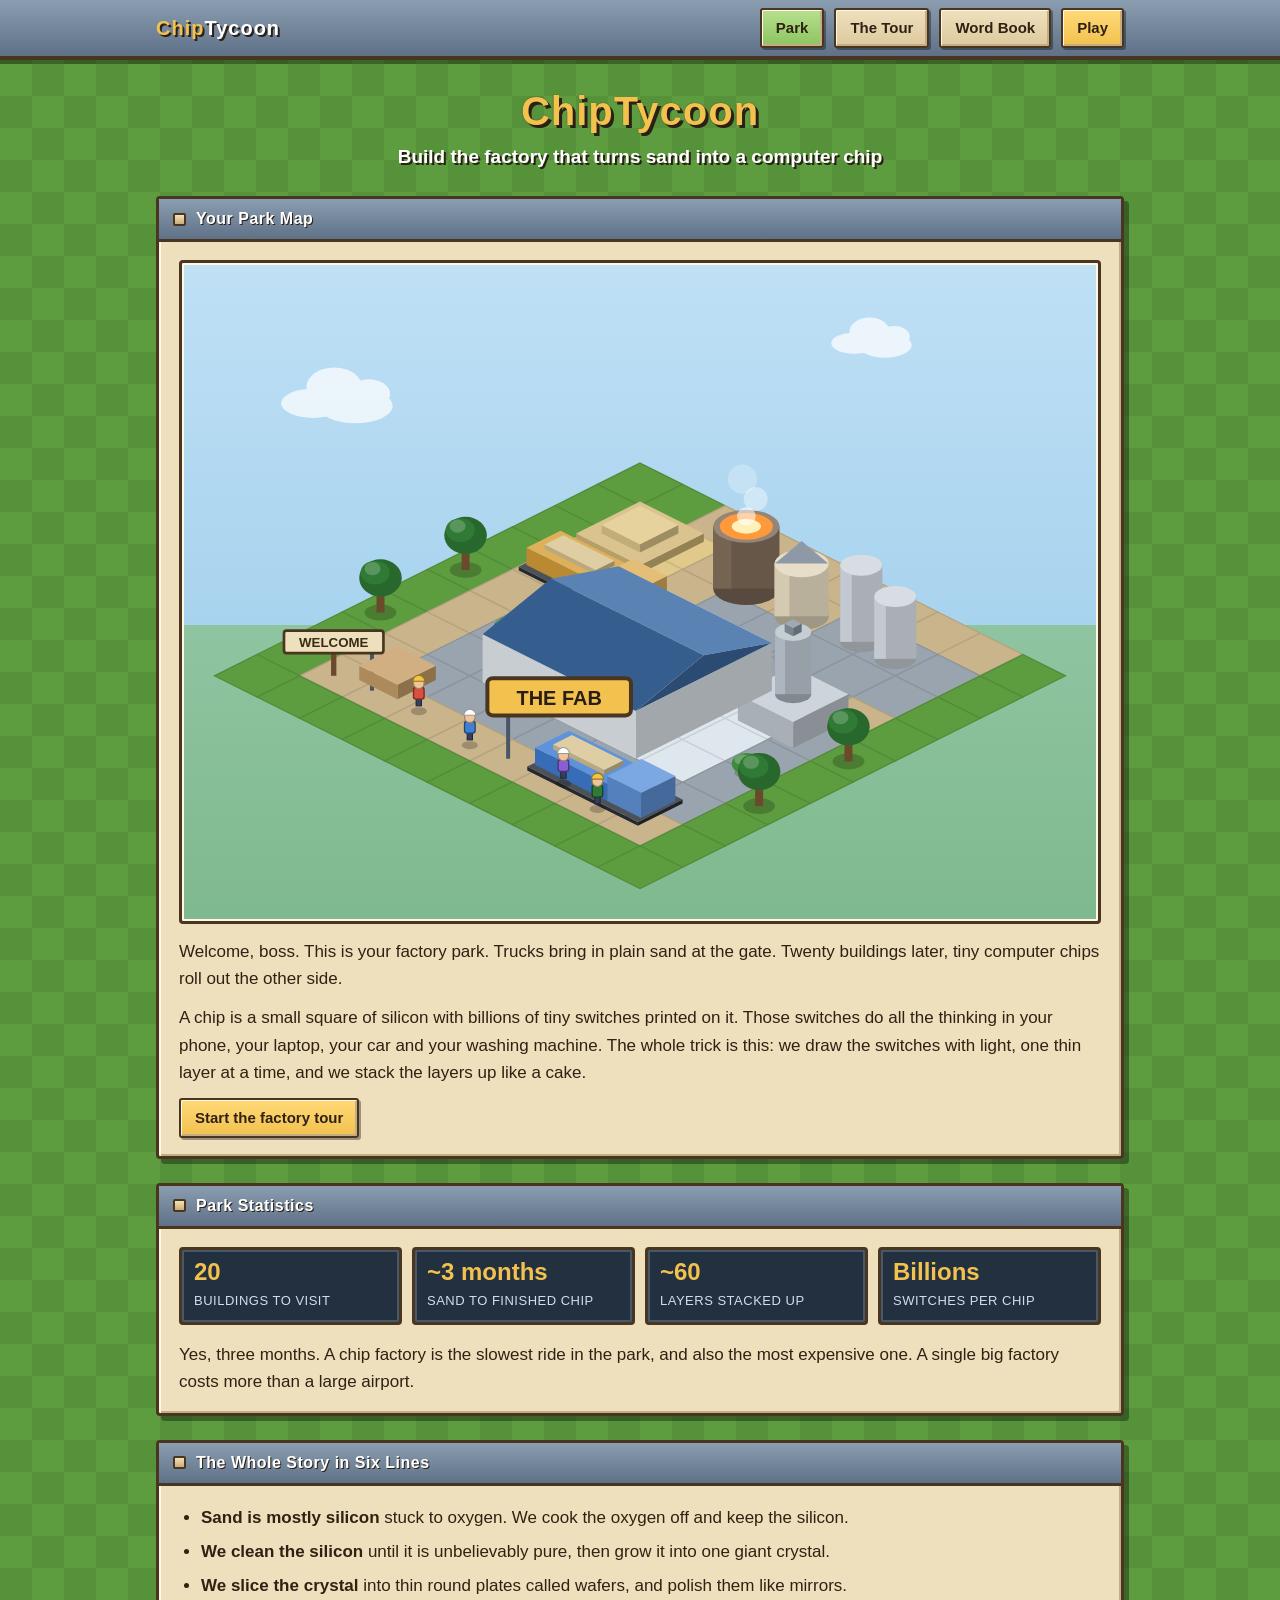
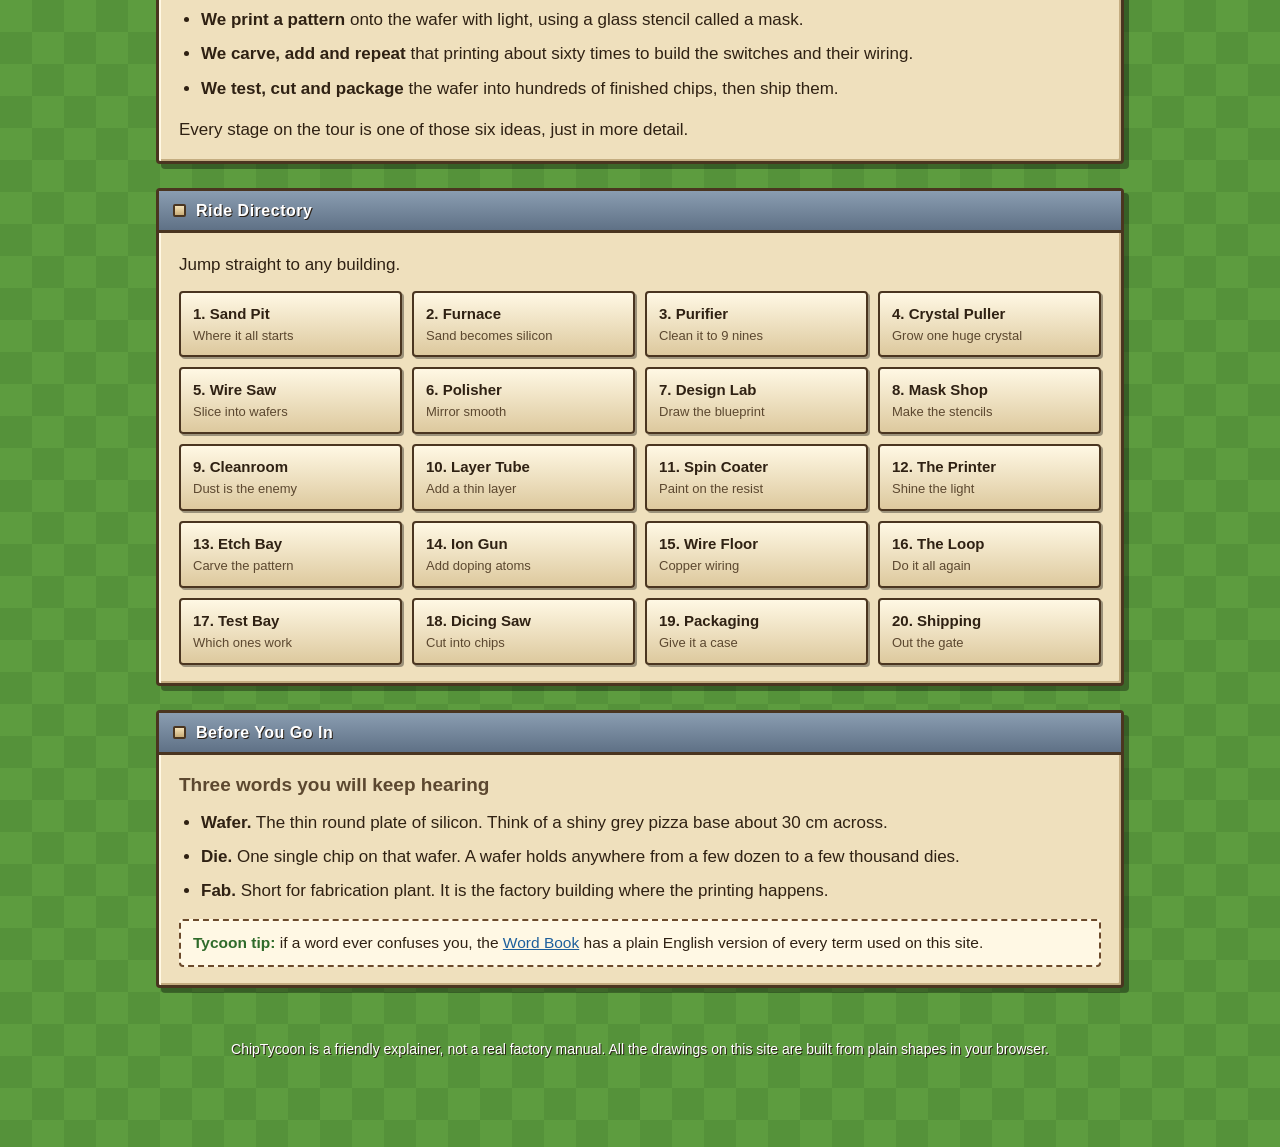
==== index.html @ f0b390ab "Add the ChipTycoon site and a GitHub Pages deploy workflow A static explainer for how computer chips" ====
<!DOCTYPE html>
<html lang="en">
<head>
<meta charset="utf-8">
<meta name="viewport" content="width=device-width, initial-scale=1">
<title>ChipTycoon - How a Computer Chip Is Made</title>
<meta name="description" content="Build a chip factory the tycoon way. A simple, friendly guide to how computer chips are made, starting from ordinary sand.">
<link rel="stylesheet" href="assets/css/style.css">
<link rel="icon" href="data:image/svg+xml,%3Csvg xmlns='http://www.w3.org/2000/svg' viewBox='0 0 32 32'%3E%3Crect width='32' height='32' rx='5' fill='%232f3945'/%3E%3Crect x='9' y='9' width='14' height='14' rx='2' fill='%233fb5a0'/%3E%3C/svg%3E">
</head>
<body>

<div class="toolbar">
  <div class="toolbar-in">
    <a class="logo" href="index.html">Chip<span>Tycoon</span></a>
    <a class="btn on" href="index.html">Park</a>
    <a class="btn" href="tour.html">The Tour</a>
    <a class="btn" href="glossary.html">Word Book</a>
    <a class="btn gold" href="game.html">Play</a>
  </div>
</div>

<div class="wrap">

  <h1>ChipTycoon</h1>
  <p class="subtitle">Build the factory that turns sand into a computer chip</p>

  <div class="win">
    <div class="win-title"><span class="knob"></span>Your Park Map</div>
    <div class="win-body">
      <div class="plate" data-scene="park"></div>
      <p style="margin-top:14px">
        Welcome, boss. This is your factory park. Trucks bring in plain sand at the gate.
        Twenty buildings later, tiny computer chips roll out the other side.
      </p>
      <p>
        A chip is a small square of silicon with billions of tiny switches printed on it.
        Those switches do all the thinking in your phone, your laptop, your car and your washing machine.
        The whole trick is this: we draw the switches with light, one thin layer at a time,
        and we stack the layers up like a cake.
      </p>
      <p style="margin-bottom:0">
        <a class="btn gold" href="tour.html">Start the factory tour</a>
      </p>
    </div>
  </div>

  <div class="win">
    <div class="win-title"><span class="knob"></span>Park Statistics</div>
    <div class="win-body">
      <div class="stats">
        <div class="stat"><b>20</b><span>Buildings to visit</span></div>
        <div class="stat"><b>~3 months</b><span>Sand to finished chip</span></div>
        <div class="stat"><b>~60</b><span>Layers stacked up</span></div>
        <div class="stat"><b>Billions</b><span>Switches per chip</span></div>
      </div>
      <p style="margin:16px 0 0">
        Yes, three months. A chip factory is the slowest ride in the park, and also the most expensive one.
        A single big factory costs more than a large airport.
      </p>
    </div>
  </div>

  <div class="win">
    <div class="win-title"><span class="knob"></span>The Whole Story in Six Lines</div>
    <div class="win-body">
      <ul class="simple">
        <li><b>Sand is mostly silicon</b> stuck to oxygen. We cook the oxygen off and keep the silicon.</li>
        <li><b>We clean the silicon</b> until it is unbelievably pure, then grow it into one giant crystal.</li>
        <li><b>We slice the crystal</b> into thin round plates called wafers, and polish them like mirrors.</li>
        <li><b>We print a pattern</b> onto the wafer with light, using a glass stencil called a mask.</li>
        <li><b>We carve, add and repeat</b> that printing about sixty times to build the switches and their wiring.</li>
        <li><b>We test, cut and package</b> the wafer into hundreds of finished chips, then ship them.</li>
      </ul>
      <p style="margin-bottom:0">Every stage on the tour is one of those six ideas, just in more detail.</p>
    </div>
  </div>

  <div class="win">
    <div class="win-title"><span class="knob"></span>Ride Directory</div>
    <div class="win-body">
      <p>Jump straight to any building.</p>
      <div class="ridelist">
        <a class="ride" href="tour.html#s1">1. Sand Pit<small>Where it all starts</small></a>
        <a class="ride" href="tour.html#s2">2. Furnace<small>Sand becomes silicon</small></a>
        <a class="ride" href="tour.html#s3">3. Purifier<small>Clean it to 9 nines</small></a>
        <a class="ride" href="tour.html#s4">4. Crystal Puller<small>Grow one huge crystal</small></a>
        <a class="ride" href="tour.html#s5">5. Wire Saw<small>Slice into wafers</small></a>
        <a class="ride" href="tour.html#s6">6. Polisher<small>Mirror smooth</small></a>
        <a class="ride" href="tour.html#s7">7. Design Lab<small>Draw the blueprint</small></a>
        <a class="ride" href="tour.html#s8">8. Mask Shop<small>Make the stencils</small></a>
        <a class="ride" href="tour.html#s9">9. Cleanroom<small>Dust is the enemy</small></a>
        <a class="ride" href="tour.html#s10">10. Layer Tube<small>Add a thin layer</small></a>
        <a class="ride" href="tour.html#s11">11. Spin Coater<small>Paint on the resist</small></a>
        <a class="ride" href="tour.html#s12">12. The Printer<small>Shine the light</small></a>
        <a class="ride" href="tour.html#s13">13. Etch Bay<small>Carve the pattern</small></a>
        <a class="ride" href="tour.html#s14">14. Ion Gun<small>Add doping atoms</small></a>
        <a class="ride" href="tour.html#s15">15. Wire Floor<small>Copper wiring</small></a>
        <a class="ride" href="tour.html#s16">16. The Loop<small>Do it all again</small></a>
        <a class="ride" href="tour.html#s17">17. Test Bay<small>Which ones work</small></a>
        <a class="ride" href="tour.html#s18">18. Dicing Saw<small>Cut into chips</small></a>
        <a class="ride" href="tour.html#s19">19. Packaging<small>Give it a case</small></a>
        <a class="ride" href="tour.html#s20">20. Shipping<small>Out the gate</small></a>
      </div>
    </div>
  </div>

  <div class="win">
    <div class="win-title"><span class="knob"></span>Before You Go In</div>
    <div class="win-body">
      <h3>Three words you will keep hearing</h3>
      <ul class="simple">
        <li><b>Wafer.</b> The thin round plate of silicon. Think of a shiny grey pizza base about 30 cm across.</li>
        <li><b>Die.</b> One single chip on that wafer. A wafer holds anywhere from a few dozen to a few thousand dies.</li>
        <li><b>Fab.</b> Short for fabrication plant. It is the factory building where the printing happens.</li>
      </ul>
      <div class="tip">
        <b>Tycoon tip:</b> if a word ever confuses you, the <a href="glossary.html">Word Book</a> has a plain
        English version of every term used on this site.
      </div>
    </div>
  </div>

  <p class="foot">
    ChipTycoon is a friendly explainer, not a real factory manual.
    All the drawings on this site are built from plain shapes in your browser.
  </p>

</div>

<script src="assets/js/iso.js"></script>
<script src="assets/js/scenes.js"></script>
<script src="assets/js/main.js"></script>
</body>
</html>
---- assets/css/style.css ----
/* ChipTycoon - park management game styling.
   Chunky bevels, wooden panels, grass everywhere. */

:root {
  --wood:       #6b4a2b;
  --wood-dark:  #4a3520;
  --panel:      #efe0bd;
  --panel-mid:  #ddc99e;
  --panel-dark: #c4ad81;
  --ink:        #2f2113;
  --ink-soft:   #5c4830;
  --green:      #2f6b2a;
  --green-dark: #1e4a1c;
  --grass:      #5d9c3f;
  --grass2:     #55923a;
  --sky:        #8fc9ee;
  --gold:       #f2c14e;
  --steel:      #93a2b3;
  --steel-dark: #5f7186;
  --red:        #c8453a;
  --teal:       #3fb5a0;
  --shadow:     rgba(0, 0, 0, 0.35);
}

* { box-sizing: border-box; }

html { scroll-behavior: smooth; }

body {
  margin: 0;
  font-family: "Trebuchet MS", "Segoe UI", Verdana, sans-serif;
  font-size: 17px;
  line-height: 1.6;
  color: var(--ink);
  background-color: var(--grass);
  background-image:
    linear-gradient(45deg, var(--grass2) 25%, transparent 25%, transparent 75%, var(--grass2) 75%),
    linear-gradient(45deg, var(--grass2) 25%, transparent 25%, transparent 75%, var(--grass2) 75%);
  background-size: 64px 64px;
  background-position: 0 0, 32px 32px;
}

/* ---------- shared shell ---------- */

.wrap { max-width: 1000px; margin: 0 auto; padding: 0 16px 64px; }

/* ---------- top bar, the game toolbar ---------- */

.toolbar {
  position: sticky;
  top: 0;
  z-index: 50;
  background: linear-gradient(#8a9db1, #5f7186);
  border-bottom: 4px solid var(--wood-dark);
  box-shadow: 0 4px 0 var(--shadow);
}

.toolbar-in {
  max-width: 1000px;
  margin: 0 auto;
  padding: 8px 16px;
  display: flex;
  align-items: center;
  gap: 10px;
  flex-wrap: wrap;
}

.logo {
  font-weight: bold;
  font-size: 20px;
  letter-spacing: 1px;
  color: var(--gold);
  text-shadow: 2px 2px 0 #2b2016;
  text-decoration: none;
  margin-right: auto;
  white-space: nowrap;
}

.logo span { color: #fff; }

.btn {
  display: inline-block;
  padding: 6px 14px;
  font: inherit;
  font-weight: bold;
  font-size: 15px;
  color: var(--ink);
  text-decoration: none;
  cursor: pointer;
  background: linear-gradient(var(--panel), var(--panel-mid));
  border: 2px solid var(--wood-dark);
  border-radius: 3px;
  box-shadow: inset 1px 1px 0 #fff8e4, inset -2px -2px 0 var(--panel-dark), 2px 2px 0 var(--shadow);
}

.btn:hover { background: linear-gradient(#fff3d2, var(--panel)); }

.btn:active {
  transform: translate(2px, 2px);
  box-shadow: inset 2px 2px 0 var(--panel-dark);
}

.btn.gold { background: linear-gradient(#ffd977, var(--gold)); }
.btn.gold:hover { background: linear-gradient(#ffe79c, #ffce6a); }
.btn.on { background: linear-gradient(#b7e08f, #8cc45f); }

/* ---------- windows, the core panel look ---------- */

.win {
  background: var(--panel);
  border: 3px solid var(--wood-dark);
  border-radius: 4px;
  box-shadow: inset 2px 2px 0 #fff8e4, inset -2px -2px 0 var(--panel-dark), 5px 5px 0 var(--shadow);
  margin: 24px 0;
  overflow: hidden;
}

.win-title {
  background: linear-gradient(#8a9db1, #5f7186);
  border-bottom: 3px solid var(--wood-dark);
  color: #fff;
  text-shadow: 1px 1px 0 #2b2016;
  font-weight: bold;
  font-size: 16px;
  letter-spacing: 0.5px;
  padding: 7px 14px;
  display: flex;
  align-items: center;
  gap: 10px;
}

.win-title .knob {
  width: 13px; height: 13px;
  border-radius: 2px;
  background: linear-gradient(#f4e2b8, #c9ad78);
  border: 2px solid var(--wood-dark);
  flex: none;
}

.win-body { padding: 18px 20px; }

/* ---------- headings ---------- */

h1, h2, h3 { font-family: inherit; line-height: 1.25; margin: 0 0 12px; }

h1 {
  font-size: 40px;
  letter-spacing: 1px;
  color: var(--gold);
  text-shadow: 3px 3px 0 #2b2016, 0 0 1px #2b2016;
  text-align: center;
  margin: 26px 0 6px;
}

.subtitle {
  text-align: center;
  color: #fff;
  font-size: 19px;
  font-weight: bold;
  text-shadow: 2px 2px 0 #2b2016;
  margin: 0 0 20px;
}

h2 { font-size: 25px; color: var(--ink); }
h3 { font-size: 19px; color: var(--ink-soft); }

p { margin: 0 0 12px; }

a { color: #1d5f9c; }

/* ---------- the stage cards ---------- */

.stage { scroll-margin-top: 70px; }

.stage-head {
  display: flex;
  align-items: center;
  gap: 12px;
}

.stage-num {
  flex: none;
  width: 42px; height: 42px;
  display: grid; place-items: center;
  font-size: 19px; font-weight: bold;
  color: var(--ink);
  background: linear-gradient(#ffd977, var(--gold));
  border: 3px solid var(--wood-dark);
  border-radius: 50%;
  box-shadow: inset -2px -2px 0 #cf9f36;
}

.stage-grid {
  display: grid;
  grid-template-columns: minmax(0, 1.05fr) minmax(0, 1fr);
  gap: 18px;
  align-items: start;
}

@media (max-width: 760px) {
  .stage-grid { grid-template-columns: 1fr; }
  h1 { font-size: 30px; }
  body { font-size: 16px; }
}

.plate {
  background: #cfe3f2;
  border: 3px solid var(--wood-dark);
  border-radius: 4px;
  box-shadow: inset 0 0 0 2px #fff8e4;
  padding: 6px;
  background-image: linear-gradient(#bfe0f5, #a8d3ee 55%, #8fc4a0 55%, #7fb98f);
}

svg.iso { display: block; width: 100%; height: auto; }

.what {
  font-size: 19px;
  font-weight: bold;
  background: #fff8e4;
  border-left: 6px solid var(--teal);
  padding: 8px 12px;
  margin: 0 0 12px;
}

ul.simple { margin: 0 0 14px; padding-left: 22px; }
ul.simple li { margin-bottom: 7px; }

.tip {
  background: #fff8e4;
  border: 2px dashed var(--wood);
  border-radius: 4px;
  padding: 10px 12px;
  font-size: 15.5px;
}

.tip b { color: var(--green); }

.tag {
  display: inline-block;
  font-size: 12px;
  font-weight: bold;
  letter-spacing: 0.5px;
  text-transform: uppercase;
  padding: 3px 9px;
  border-radius: 10px;
  background: var(--steel-dark);
  color: #fff;
  vertical-align: middle;
}

.tag.act1 { background: #b5803a; }
.tag.act2 { background: #6d7fa8; }
.tag.act3 { background: #4a8f7c; }
.tag.act4 { background: #9a5d8f; }

/* ---------- act dividers ---------- */

.act {
  margin: 40px 0 10px;
  text-align: center;
  color: #fff;
  text-shadow: 2px 2px 0 #2b2016;
}

.act .k {
  display: inline-block;
  background: linear-gradient(#3f7f38, var(--green-dark));
  border: 3px solid var(--wood-dark);
  border-radius: 4px;
  box-shadow: 4px 4px 0 var(--shadow);
  padding: 8px 22px;
  font-size: 22px;
  font-weight: bold;
  letter-spacing: 1px;
}

/* ---------- map of rides on the front page ---------- */

.ridelist {
  display: grid;
  grid-template-columns: repeat(auto-fill, minmax(210px, 1fr));
  gap: 10px;
}

.ride {
  display: block;
  text-decoration: none;
  color: var(--ink);
  background: linear-gradient(#fff8e4, var(--panel-mid));
  border: 2px solid var(--wood-dark);
  border-radius: 4px;
  box-shadow: 2px 2px 0 var(--shadow);
  padding: 9px 12px;
  font-weight: bold;
  font-size: 15px;
}

.ride:hover { background: linear-gradient(#fffdf2, #ffeec4); }
.ride small { display: block; font-weight: normal; color: var(--ink-soft); font-size: 13px; }

/* ---------- stats strip ---------- */

.stats {
  display: flex;
  flex-wrap: wrap;
  gap: 10px;
}

.stat {
  flex: 1 1 140px;
  background: #22303f;
  border: 3px solid var(--wood-dark);
  border-radius: 4px;
  padding: 8px 12px;
  color: #9ff0e0;
  box-shadow: inset 0 0 0 2px #46596b;
}

.stat b { display: block; font-size: 24px; color: var(--gold); line-height: 1.2; }
.stat span { font-size: 13px; color: #cfe0ec; text-transform: uppercase; letter-spacing: 0.5px; }

/* ---------- glossary ---------- */

.gloss { margin: 0; }
.gloss dt { font-weight: bold; font-size: 18px; margin-top: 14px; color: var(--green-dark); }
.gloss dd { margin: 3px 0 0; }

/* ---------- footer ---------- */

.foot {
  text-align: center;
  color: #fff;
  text-shadow: 1px 1px 0 #2b2016;
  font-size: 14px;
  padding: 26px 0 10px;
}

.foot a { color: var(--gold); }

/* ---------- the mini game ---------- */

.shop { display: grid; grid-template-columns: repeat(auto-fill, minmax(240px, 1fr)); gap: 10px; }

.buy {
  text-align: left;
  width: 100%;
  padding: 10px 12px;
  font: inherit;
  cursor: pointer;
  background: linear-gradient(#fff8e4, var(--panel-mid));
  border: 2px solid var(--wood-dark);
  border-radius: 4px;
  box-shadow: 2px 2px 0 var(--shadow);
}

.buy:hover:enabled { background: linear-gradient(#fffdf2, #ffeec4); }
.buy:active:enabled { transform: translate(2px, 2px); box-shadow: none; }
.buy:disabled { opacity: 0.5; cursor: not-allowed; }
.buy b { display: block; font-size: 16px; }
.buy small { color: var(--ink-soft); }
.buy .price { float: right; font-weight: bold; color: var(--green-dark); }

.bigbtn {
  display: block;
  width: 100%;
  padding: 18px;
  font: inherit;
  font-size: 22px;
  font-weight: bold;
  cursor: pointer;
  background: linear-gradient(#ffd977, var(--gold));
  border: 3px solid var(--wood-dark);
  border-radius: 6px;
  box-shadow: inset 1px 1px 0 #fff8e4, 4px 4px 0 var(--shadow);
}

.bigbtn:active { transform: translate(3px, 3px); box-shadow: none; }

.log {
  height: 130px;
  overflow-y: auto;
  background: #22303f;
  color: #9ff0e0;
  border: 3px solid var(--wood-dark);
  border-radius: 4px;
  padding: 8px 12px;
  font-size: 14px;
  font-family: Consolas, "Courier New", monospace;
}

.log div { margin-bottom: 3px; }

/* ---------- animations for the dioramas ---------- */

@keyframes bob     { 0%,100% { transform: translateY(0); }   50% { transform: translateY(-3px); } }
@keyframes blink   { 0%,45%  { opacity: 1; }                 50%,100% { opacity: 0.15; } }
@keyframes glowp   { 0%,100% { opacity: 0.75; }              50% { opacity: 1; } }
@keyframes spin    { 0%      { transform: scaleX(1); }        50% { transform: scaleX(0.15); } 100% { transform: scaleX(1); } }
@keyframes slide   { 0%      { transform: translate(0,0); }   100% { transform: translate(32px,16px); } }
@keyframes lift    { 0%      { transform: translateY(10px); } 100% { transform: translateY(-14px); } }
@keyframes drop    { 0%      { transform: translateY(-10px); opacity: 0; } 30% { opacity: 1; } 100% { transform: translateY(22px); opacity: 0; } }
@keyframes fall    { 0%      { transform: translateY(-8px); opacity: 0.3; } 40% { opacity: 1; } 100% { transform: translateY(10px); opacity: 0.3; } }
@keyframes saw     { 0%,100% { transform: translateX(-4px); } 50% { transform: translateX(4px); } }
@keyframes saw2    { 0%,100% { transform: translateX(-26px); } 50% { transform: translateX(26px); } }
@keyframes probe   { 0%,100% { transform: translateY(-6px); } 55% { transform: translateY(2px); } }
@keyframes beam    { 0%,100% { opacity: 0.35; }              50% { opacity: 0.85; } }
@keyframes flow    { 0%      { transform: translateX(-14px); } 100% { transform: translateX(14px); } }
@keyframes fadein  { 0%      { opacity: 0.4; transform: translateY(-8px); } 60%,100% { opacity: 1; transform: translateY(0); } }
@keyframes puff    { 0%      { transform: translateY(6px) scale(0.6); opacity: 0.6; } 100% { transform: translateY(-26px) scale(1.25); opacity: 0; } }
@keyframes heat    { 0%,100% { opacity: 0.45; }              50% { opacity: 0.95; } }
@keyframes track   { 0%      { stroke-dashoffset: 0; }        100% { stroke-dashoffset: -40; } }

.bob   { animation: bob 2.4s ease-in-out infinite; }
.blink { animation: blink 1.1s steps(1) infinite; }
.glow  { animation: glowp 1.8s ease-in-out infinite; }
.spin  { animation: spin 1.6s linear infinite; }
.slide { animation: slide 1.8s linear infinite; }
.lift  { animation: lift 5s ease-in-out infinite alternate; }
.drop  { animation: drop 1.6s ease-in infinite; }
.fall  { animation: fall 1.9s ease-in infinite; }
.saw   { animation: saw 0.5s ease-in-out infinite; }
.saw2  { animation: saw2 3s ease-in-out infinite; }
.probe { animation: probe 1.5s ease-in-out infinite; }
.beam  { animation: beam 2.2s ease-in-out infinite; }
.beamflow { animation: flow 1.2s linear infinite; }
.fadein   { animation: fadein 3s ease-in-out infinite; }
.heatband { animation: heat 1.6s ease-in-out infinite; }
.track    { animation: track 1.6s linear infinite; }
.puff1 { animation: puff 3s ease-out infinite; }
.puff2 { animation: puff 3s ease-out infinite 1s; }
.puff3 { animation: puff 3s ease-out infinite 2s; }

@media (prefers-reduced-motion: reduce) {
  * { animation: none !important; }
  html { scroll-behavior: auto; }
}

/* ---------- print ---------- */
@media print {
  body { background: #fff; }
  .toolbar, .foot { display: none; }
  .win { box-shadow: none; page-break-inside: avoid; }
}
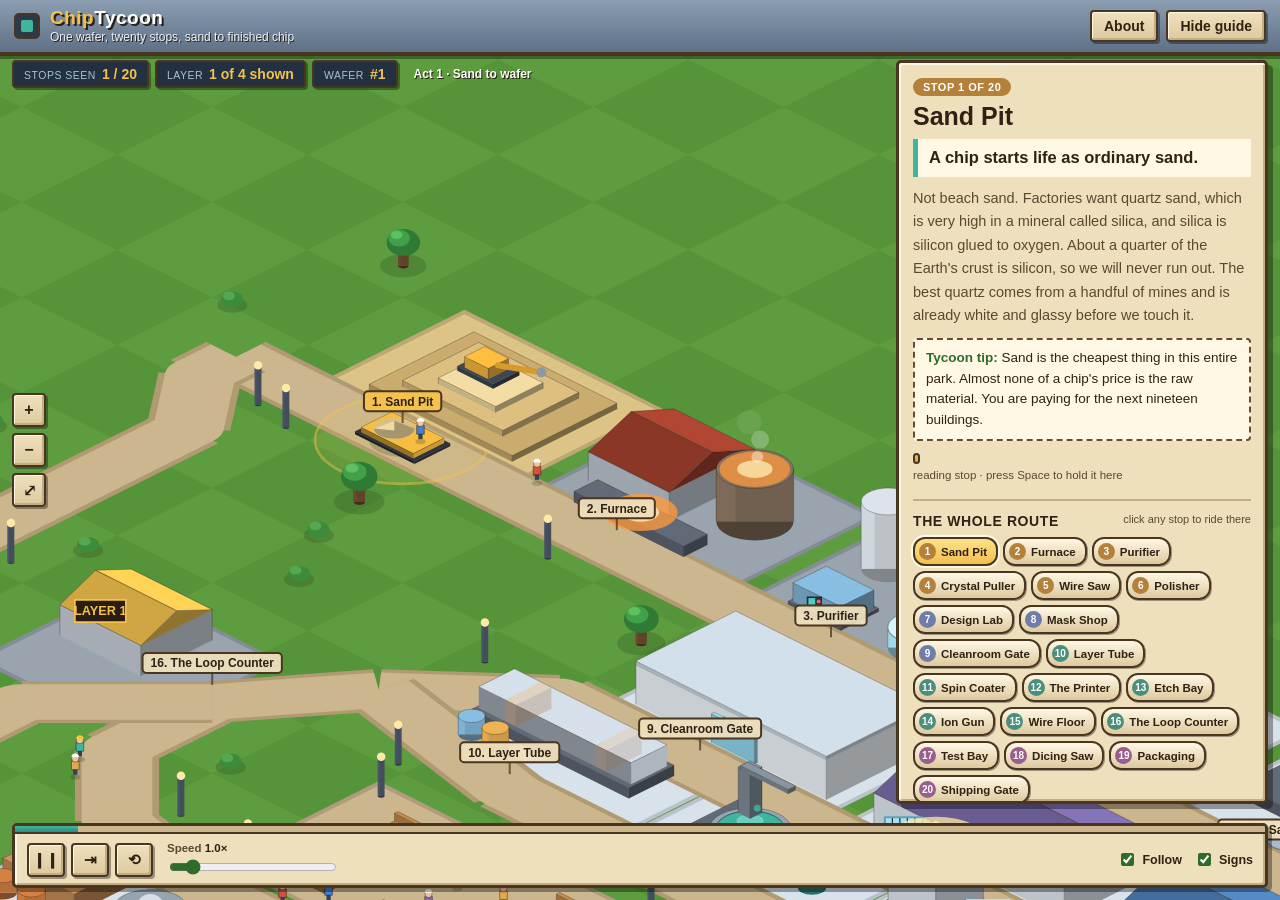
==== commit dc92b273: "Rebuild ChipTycoon as one continuous guided animation Replaces the scrolling page and the idle game " ====
--- a/index.html
+++ b/index.html
@@ -1,135 +1,153 @@
-<!DOCTYPE html>
+<!doctype html>
 <html lang="en">
 <head>
-<meta charset="utf-8">
-<meta name="viewport" content="width=device-width, initial-scale=1">
-<title>ChipTycoon - How a Computer Chip Is Made</title>
-<meta name="description" content="Build a chip factory the tycoon way. A simple, friendly guide to how computer chips are made, starting from ordinary sand.">
-<link rel="stylesheet" href="assets/css/style.css">
-<link rel="icon" href="data:image/svg+xml,%3Csvg xmlns='http://www.w3.org/2000/svg' viewBox='0 0 32 32'%3E%3Crect width='32' height='32' rx='5' fill='%232f3945'/%3E%3Crect x='9' y='9' width='14' height='14' rx='2' fill='%233fb5a0'/%3E%3C/svg%3E">
+<meta charset="utf-8" />
+<meta name="viewport" content="width=device-width, initial-scale=1, viewport-fit=cover" />
+<title>ChipTycoon: How a Computer Chip Is Made</title>
+<meta name="description" content="A guided isometric tour of a chip factory. A cart carries one wafer from a pile of sand to a finished chip, stopping at all twenty stages along the way." />
+<link rel="stylesheet" href="css/styles.css" />
+<link rel="icon" href="data:image/svg+xml,%3Csvg xmlns='http://www.w3.org/2000/svg' viewBox='0 0 32 32'%3E%3Crect width='32' height='32' rx='5' fill='%232f3945'/%3E%3Crect x='9' y='9' width='14' height='14' rx='2' fill='%233fb5a0'/%3E%3C/svg%3E" />
 </head>
 <body>
 
-<div class="toolbar">
-  <div class="toolbar-in">
-    <a class="logo" href="index.html">Chip<span>Tycoon</span></a>
-    <a class="btn on" href="index.html">Park</a>
-    <a class="btn" href="tour.html">The Tour</a>
-    <a class="btn" href="glossary.html">Word Book</a>
-    <a class="btn gold" href="game.html">Play</a>
+<canvas id="stage"></canvas>
+<div id="tooltip" class="tooltip" hidden></div>
+
+<header class="topbar">
+  <div class="brand">
+    <div class="logo" aria-hidden="true"></div>
+    <div class="brand-text">
+      <h1>Chip<span>Tycoon</span></h1>
+      <p>One wafer, twenty stops, sand to finished chip</p>
+    </div>
+  </div>
+  <div class="top-actions">
+    <button id="btn-about" class="btn">About</button>
+    <button id="btn-panel" class="btn" aria-expanded="true">Hide guide</button>
+  </div>
+</header>
+
+<div class="hud" id="hud">
+  <div class="hud-item"><span class="k">Stops seen</span><span class="v" id="ui-hudStop">0 / 20</span></div>
+  <div class="hud-item"><span class="k">Layer</span><span class="v" id="ui-hudLayer">1 of 4</span></div>
+  <div class="hud-item"><span class="k">Wafer</span><span class="v" id="ui-hudBatch">#1</span></div>
+  <div class="hud-note" id="ui-hudNote"></div>
+</div>
+
+<div class="zoomer">
+  <button id="zoom-in" title="Zoom in" aria-label="Zoom in">+</button>
+  <button id="zoom-out" title="Zoom out" aria-label="Zoom out">−</button>
+  <button id="zoom-fit" title="Show the whole park (or double-click)" aria-label="Fit the whole park">⤢</button>
+</div>
+
+<aside class="guide" id="guide">
+  <div class="stop-card">
+    <div class="eyebrow">
+      <span class="chip act1" id="ui-chip">Stop 1 of 20</span>
+    </div>
+    <h2 id="ui-name">Sand Pit</h2>
+    <p class="lede" id="ui-short"></p>
+    <p class="body" id="ui-body"></p>
+    <p class="tip" id="ui-tip"></p>
+
+    <div class="dwell" id="ui-dwell" hidden>
+      <i id="ui-dwellBar"></i>
+      <span id="ui-dwellHint"></span>
+    </div>
+
+    <div class="pin-note" id="ui-pinNote" hidden>
+      Pinned to this stop.
+      <button id="btn-unpin" class="link">Follow the cart again</button>
+    </div>
+  </div>
+
+  <section class="sec">
+    <h3>The whole route <span class="hint">click any stop to ride there</span></h3>
+    <div class="stop-list" id="ui-stopList"></div>
+  </section>
+
+  <section class="sec">
+    <h3>What you are watching</h3>
+    <p class="fine">The yellow cart carries one wafer. Its cargo changes at every stop:
+      sand, then rough silicon, then a silver crystal, then a mirror-flat disc, and finally
+      a tray of chips. The middle of the park is a ring, because printing a chip means
+      driving the same six buildings about sixty times, once per layer.</p>
+  </section>
+</aside>
+
+<footer class="dock" id="dock">
+  <div class="progress"><i id="ui-progressBar"></i></div>
+  <div class="dock-row">
+    <div class="group">
+      <button id="btn-play" class="icon" title="Play or pause (Space)"><span id="ui-playGlyph">❙❙</span></button>
+      <button id="btn-step" class="icon" title="Skip to the next stop (S)">⇥</button>
+      <button id="btn-restart" class="icon" title="Restart the guided tour (R)">⟲</button>
+    </div>
+
+    <label class="field slider">
+      <span>Speed <b id="v-speed">1.0×</b></span>
+      <input id="speed" type="range" min="0.4" max="6" step="0.1" value="1" />
+    </label>
+
+    <div class="group toggles">
+      <label class="toggle"><input id="follow" type="checkbox" checked /><span>Follow</span></label>
+      <label class="toggle"><input id="labels" type="checkbox" checked /><span>Signs</span></label>
+    </div>
+  </div>
+</footer>
+
+<div class="modal" id="about" hidden>
+  <div class="modal-card">
+    <button class="modal-close" id="about-close" aria-label="Close">×</button>
+    <h2>What this is</h2>
+    <p>ChipTycoon is a working chip factory laid out as a theme park. A cart carries one
+      silicon wafer along the roads and stops at each of the twenty buildings that turn
+      ordinary sand into a computer chip. The cargo on the cart is the wafer itself, and it
+      visibly changes at every stop, so you can always see what stage the material is at.</p>
+
+    <h2>Why the middle is a ring</h2>
+    <p>Making a chip is not carving or assembling. It is printing. A pattern is photographed
+      onto the wafer with light, carved into a solid layer, and then the whole thing happens
+      again for the next layer up. A real chip is about sixty of those layers stacked on top
+      of each other, which is why the cart drives the same six buildings round and round.
+      The park shows four laps and then moves on, so you are not sat there for an hour.</p>
+
+    <h2>Pacing</h2>
+    <p>The first time the cart reaches a stop it waits long enough for you to read that
+      stop's explanation, between 10 and 22 seconds depending on how much there is to say,
+      and a bar under the panel text shows how long is left. Once every stop has been
+      explained there is nothing new to read, so the park speeds up to a watchable pace. The guided first pass takes about eight minutes.
+      <b>Space</b> holds any stop for as long as you like, <b>S</b> skips to the next one, and
+      the speed slider scales everything, reading stops included.</p>
+
+    <h2>Controls</h2>
+    <ul>
+      <li><b>Space</b> play or pause · <b>S</b> next stop · <b>R</b> restart the tour ·
+          <b>F</b> follow camera · <b>L</b> signs</li>
+      <li>Drag to pan, scroll to zoom, double-click to see the whole park.</li>
+      <li>Click any building for its explanation, or pick a stop from the list in the guide
+          to ride straight there.</li>
+    </ul>
+
+    <h2>How accurate is it</h2>
+    <p>The order of the stages, and what each one physically does, is real: quartz sand,
+      carbon reduction, the Siemens purification, Czochralski crystal growth, wire sawing,
+      polishing, mask making, deposition, photoresist, exposure, develop and etch, ion
+      implantation, copper damascene wiring, wafer probe, dicing, packaging and final sort.
+      The numbers quoted are typical rather than exact, since they vary enormously between
+      products. Scaled down for the sake of the ride: four laps instead of about sixty, one
+      wafer instead of a lot moving in parallel, and a park you can walk across in a minute
+      instead of a building the size of several football pitches.</p>
+    <p class="fine">No build step, no dependencies, no network calls. Every shape on screen
+      is drawn from plain polygons in a canvas.</p>
   </div>
 </div>
 
-<div class="wrap">
-
-  <h1>ChipTycoon</h1>
-  <p class="subtitle">Build the factory that turns sand into a computer chip</p>
-
-  <div class="win">
-    <div class="win-title"><span class="knob"></span>Your Park Map</div>
-    <div class="win-body">
-      <div class="plate" data-scene="park"></div>
-      <p style="margin-top:14px">
-        Welcome, boss. This is your factory park. Trucks bring in plain sand at the gate.
-        Twenty buildings later, tiny computer chips roll out the other side.
-      </p>
-      <p>
-        A chip is a small square of silicon with billions of tiny switches printed on it.
-        Those switches do all the thinking in your phone, your laptop, your car and your washing machine.
-        The whole trick is this: we draw the switches with light, one thin layer at a time,
-        and we stack the layers up like a cake.
-      </p>
-      <p style="margin-bottom:0">
-        <a class="btn gold" href="tour.html">Start the factory tour</a>
-      </p>
-    </div>
-  </div>
-
-  <div class="win">
-    <div class="win-title"><span class="knob"></span>Park Statistics</div>
-    <div class="win-body">
-      <div class="stats">
-        <div class="stat"><b>20</b><span>Buildings to visit</span></div>
-        <div class="stat"><b>~3 months</b><span>Sand to finished chip</span></div>
-        <div class="stat"><b>~60</b><span>Layers stacked up</span></div>
-        <div class="stat"><b>Billions</b><span>Switches per chip</span></div>
-      </div>
-      <p style="margin:16px 0 0">
-        Yes, three months. A chip factory is the slowest ride in the park, and also the most expensive one.
-        A single big factory costs more than a large airport.
-      </p>
-    </div>
-  </div>
-
-  <div class="win">
-    <div class="win-title"><span class="knob"></span>The Whole Story in Six Lines</div>
-    <div class="win-body">
-      <ul class="simple">
-        <li><b>Sand is mostly silicon</b> stuck to oxygen. We cook the oxygen off and keep the silicon.</li>
-        <li><b>We clean the silicon</b> until it is unbelievably pure, then grow it into one giant crystal.</li>
-        <li><b>We slice the crystal</b> into thin round plates called wafers, and polish them like mirrors.</li>
-        <li><b>We print a pattern</b> onto the wafer with light, using a glass stencil called a mask.</li>
-        <li><b>We carve, add and repeat</b> that printing about sixty times to build the switches and their wiring.</li>
-        <li><b>We test, cut and package</b> the wafer into hundreds of finished chips, then ship them.</li>
-      </ul>
-      <p style="margin-bottom:0">Every stage on the tour is one of those six ideas, just in more detail.</p>
-    </div>
-  </div>
-
-  <div class="win">
-    <div class="win-title"><span class="knob"></span>Ride Directory</div>
-    <div class="win-body">
-      <p>Jump straight to any building.</p>
-      <div class="ridelist">
-        <a class="ride" href="tour.html#s1">1. Sand Pit<small>Where it all starts</small></a>
-        <a class="ride" href="tour.html#s2">2. Furnace<small>Sand becomes silicon</small></a>
-        <a class="ride" href="tour.html#s3">3. Purifier<small>Clean it to 9 nines</small></a>
-        <a class="ride" href="tour.html#s4">4. Crystal Puller<small>Grow one huge crystal</small></a>
-        <a class="ride" href="tour.html#s5">5. Wire Saw<small>Slice into wafers</small></a>
-        <a class="ride" href="tour.html#s6">6. Polisher<small>Mirror smooth</small></a>
-        <a class="ride" href="tour.html#s7">7. Design Lab<small>Draw the blueprint</small></a>
-        <a class="ride" href="tour.html#s8">8. Mask Shop<small>Make the stencils</small></a>
-        <a class="ride" href="tour.html#s9">9. Cleanroom<small>Dust is the enemy</small></a>
-        <a class="ride" href="tour.html#s10">10. Layer Tube<small>Add a thin layer</small></a>
-        <a class="ride" href="tour.html#s11">11. Spin Coater<small>Paint on the resist</small></a>
-        <a class="ride" href="tour.html#s12">12. The Printer<small>Shine the light</small></a>
-        <a class="ride" href="tour.html#s13">13. Etch Bay<small>Carve the pattern</small></a>
-        <a class="ride" href="tour.html#s14">14. Ion Gun<small>Add doping atoms</small></a>
-        <a class="ride" href="tour.html#s15">15. Wire Floor<small>Copper wiring</small></a>
-        <a class="ride" href="tour.html#s16">16. The Loop<small>Do it all again</small></a>
-        <a class="ride" href="tour.html#s17">17. Test Bay<small>Which ones work</small></a>
-        <a class="ride" href="tour.html#s18">18. Dicing Saw<small>Cut into chips</small></a>
-        <a class="ride" href="tour.html#s19">19. Packaging<small>Give it a case</small></a>
-        <a class="ride" href="tour.html#s20">20. Shipping<small>Out the gate</small></a>
-      </div>
-    </div>
-  </div>
-
-  <div class="win">
-    <div class="win-title"><span class="knob"></span>Before You Go In</div>
-    <div class="win-body">
-      <h3>Three words you will keep hearing</h3>
-      <ul class="simple">
-        <li><b>Wafer.</b> The thin round plate of silicon. Think of a shiny grey pizza base about 30 cm across.</li>
-        <li><b>Die.</b> One single chip on that wafer. A wafer holds anywhere from a few dozen to a few thousand dies.</li>
-        <li><b>Fab.</b> Short for fabrication plant. It is the factory building where the printing happens.</li>
-      </ul>
-      <div class="tip">
-        <b>Tycoon tip:</b> if a word ever confuses you, the <a href="glossary.html">Word Book</a> has a plain
-        English version of every term used on this site.
-      </div>
-    </div>
-  </div>
-
-  <p class="foot">
-    ChipTycoon is a friendly explainer, not a real factory manual.
-    All the drawings on this site are built from plain shapes in your browser.
-  </p>
-
-</div>
-
-<script src="assets/js/iso.js"></script>
-<script src="assets/js/scenes.js"></script>
-<script src="assets/js/main.js"></script>
+<script src="js/iso.js"></script>
+<script src="js/park.js"></script>
+<script src="js/tour.js"></script>
+<script src="js/render.js"></script>
+<script src="js/ui.js"></script>
+<script src="js/main.js"></script>
 </body>
 </html>
--- a/css/styles.css
+++ b/css/styles.css
@@ -0,0 +1,318 @@
+/* ChipTycoon: park management chrome over a full screen canvas.
+   Chunky bevels, wooden borders, gold signage. */
+
+:root {
+  --wood:       #6b4a2b;
+  --wood-dark:  #4a3520;
+  --panel:      #efe0bd;
+  --panel-mid:  #ddc99e;
+  --panel-dark: #c4ad81;
+  --ink:        #2f2113;
+  --ink-soft:   #5c4830;
+  --gold:       #f2c14e;
+  --steel:      #8a9db1;
+  --steel-dark: #5f7186;
+  --green:      #2f6b2a;
+  --teal:       #3fb5a0;
+  --shadow:     rgba(0, 0, 0, 0.35);
+  --act1: #b5803a;
+  --act2: #6d7fa8;
+  --act3: #4a8f7c;
+  --act4: #9a5d8f;
+}
+
+* { box-sizing: border-box; }
+
+html, body {
+  margin: 0; height: 100%; overflow: hidden;
+  font-family: "Trebuchet MS", "Segoe UI", Verdana, sans-serif;
+  color: var(--ink);
+  background: #3f6b2c;
+  -webkit-text-size-adjust: 100%;
+}
+
+#stage { position: fixed; inset: 0; display: block; cursor: grab; touch-action: none; }
+#stage.dragging { cursor: grabbing; }
+
+/* ---------- shared panel look ---------- */
+
+.panelish {
+  background: var(--panel);
+  border: 3px solid var(--wood-dark);
+  border-radius: 5px;
+  box-shadow: inset 2px 2px 0 #fff8e4, inset -2px -2px 0 var(--panel-dark), 4px 4px 0 var(--shadow);
+}
+
+.btn, .icon, .zoomer button {
+  font: inherit;
+  font-weight: bold;
+  font-size: 14px;
+  color: var(--ink);
+  cursor: pointer;
+  padding: 6px 12px;
+  background: linear-gradient(var(--panel), var(--panel-mid));
+  border: 2px solid var(--wood-dark);
+  border-radius: 4px;
+  box-shadow: inset 1px 1px 0 #fff8e4, inset -2px -2px 0 var(--panel-dark), 2px 2px 0 var(--shadow);
+}
+.btn:hover, .icon:hover, .zoomer button:hover { background: linear-gradient(#fff3d2, var(--panel)); }
+.btn:active, .icon:active, .zoomer button:active {
+  transform: translate(2px, 2px);
+  box-shadow: inset 2px 2px 0 var(--panel-dark);
+}
+
+/* ---------- topbar ---------- */
+
+.topbar {
+  position: fixed; top: 0; left: 0; right: 0; z-index: 30;
+  display: flex; align-items: center; gap: 12px;
+  padding: 8px 14px;
+  background: linear-gradient(#8a9db1, #5f7186);
+  border-bottom: 4px solid var(--wood-dark);
+  box-shadow: 0 3px 0 var(--shadow);
+}
+
+.brand { display: flex; align-items: center; gap: 10px; margin-right: auto; min-width: 0; }
+.logo {
+  width: 26px; height: 26px; flex: none;
+  background: #2f3945;
+  border: 2px solid var(--wood-dark);
+  border-radius: 5px;
+  position: relative;
+}
+.logo::after {
+  content: ""; position: absolute; inset: 5px;
+  background: var(--teal); border-radius: 2px;
+}
+.brand-text { min-width: 0; }
+.brand-text h1 {
+  margin: 0; font-size: 19px; letter-spacing: 0.5px; line-height: 1.1;
+  color: var(--gold); text-shadow: 2px 2px 0 #2b2016;
+}
+.brand-text h1 span { color: #fff; }
+.brand-text p {
+  margin: 1px 0 0; font-size: 12px; color: #eaf1f7;
+  text-shadow: 1px 1px 0 #2b2016;
+  white-space: nowrap; overflow: hidden; text-overflow: ellipsis;
+}
+.top-actions { display: flex; gap: 8px; flex: none; }
+
+/* ---------- HUD ---------- */
+
+.hud {
+  position: fixed; z-index: 20;
+  top: 60px; left: 12px;
+  display: flex; flex-wrap: wrap; gap: 6px; align-items: center;
+  max-width: min(560px, calc(100vw - 24px));
+}
+.hud-item {
+  display: flex; align-items: baseline; gap: 6px;
+  padding: 4px 10px;
+  background: #22303f;
+  border: 2px solid var(--wood-dark);
+  border-radius: 4px;
+  box-shadow: 2px 2px 0 var(--shadow);
+}
+.hud-item .k { font-size: 10.5px; letter-spacing: 0.5px; text-transform: uppercase; color: #a8c2d4; }
+.hud-item .v { font-size: 14px; font-weight: bold; color: var(--gold); }
+.hud-note {
+  padding: 4px 10px; font-size: 12px; font-weight: bold;
+  color: #fff; text-shadow: 1px 1px 0 #2b2016;
+}
+
+/* ---------- zoom ---------- */
+
+.zoomer {
+  position: fixed; z-index: 20; left: 12px; top: 50%; transform: translateY(-50%);
+  display: flex; flex-direction: column; gap: 6px;
+}
+.zoomer button { width: 34px; height: 34px; padding: 0; font-size: 16px; }
+
+/* ---------- the guide panel ---------- */
+
+.guide {
+  position: fixed; z-index: 25; top: 60px; right: 12px; bottom: 96px;
+  width: 372px; max-width: calc(100vw - 24px);
+  overflow-y: auto;
+  padding: 14px;
+  background: var(--panel);
+  border: 3px solid var(--wood-dark);
+  border-radius: 5px;
+  box-shadow: inset 2px 2px 0 #fff8e4, inset -2px -2px 0 var(--panel-dark), 5px 5px 0 var(--shadow);
+}
+.guide.hidden { display: none; }
+
+.eyebrow { margin-bottom: 6px; }
+.chip {
+  display: inline-block; font-size: 11px; font-weight: bold;
+  letter-spacing: 0.5px; text-transform: uppercase;
+  padding: 3px 10px; border-radius: 11px; color: #fff;
+  background: var(--steel-dark);
+}
+.chip.act1 { background: var(--act1); }
+.chip.act2 { background: var(--act2); }
+.chip.act3 { background: var(--act3); }
+.chip.act4 { background: var(--act4); }
+
+.guide h2 { margin: 2px 0 8px; font-size: 25px; line-height: 1.15; }
+.lede {
+  margin: 0 0 10px; font-size: 16.5px; font-weight: bold; line-height: 1.45;
+  background: #fff8e4; border-left: 5px solid var(--teal); padding: 7px 11px;
+}
+.body { margin: 0 0 10px; font-size: 14.5px; line-height: 1.62; color: var(--ink-soft); }
+.tip {
+  margin: 0; font-size: 13.5px; line-height: 1.55;
+  background: #fff8e4; border: 2px dashed var(--wood);
+  border-radius: 4px; padding: 8px 11px;
+}
+.tip b { color: var(--green); }
+
+.dwell { margin-top: 12px; }
+.dwell i {
+  display: block; height: 7px; width: 0%;
+  background: linear-gradient(var(--gold), #d9a52f);
+  border: 2px solid var(--wood-dark); border-radius: 4px;
+  box-sizing: content-box;
+  transition: width 0.12s linear;
+}
+.dwell span { display: block; margin-top: 5px; font-size: 11.5px; color: var(--ink-soft); }
+
+.pin-note {
+  margin-top: 10px; font-size: 12.5px; font-weight: bold;
+  background: #fff8e4; border: 2px solid var(--wood-dark);
+  border-radius: 4px; padding: 7px 10px;
+}
+.link {
+  font: inherit; font-size: 12.5px; font-weight: bold;
+  color: #1d5f9c; background: none; border: 0; padding: 0;
+  cursor: pointer; text-decoration: underline;
+}
+
+.sec { margin-top: 18px; border-top: 2px solid var(--panel-dark); padding-top: 12px; }
+.sec h3 { margin: 0 0 8px; font-size: 14px; text-transform: uppercase; letter-spacing: 0.6px; }
+.sec h3 .hint {
+  float: right; font-size: 11px; font-weight: normal;
+  text-transform: none; letter-spacing: 0; color: var(--ink-soft);
+}
+.fine { margin: 0; font-size: 12.5px; line-height: 1.6; color: var(--ink-soft); }
+
+.stop-list { display: flex; flex-wrap: wrap; gap: 5px; }
+.stop-chip {
+  display: flex; align-items: center; gap: 5px;
+  font: inherit; font-size: 11.5px; font-weight: bold;
+  padding: 4px 9px 4px 4px; cursor: pointer;
+  color: var(--ink);
+  background: linear-gradient(#fff8e4, var(--panel-mid));
+  border: 2px solid var(--wood-dark); border-radius: 12px;
+  box-shadow: 1px 1px 0 var(--shadow);
+}
+.stop-chip i {
+  display: grid; place-items: center;
+  width: 17px; height: 17px; flex: none;
+  font-style: normal; font-size: 10px; color: #fff;
+  background: var(--steel-dark); border-radius: 50%;
+}
+.stop-chip.act1 i { background: var(--act1); }
+.stop-chip.act2 i { background: var(--act2); }
+.stop-chip.act3 i { background: var(--act3); }
+.stop-chip.act4 i { background: var(--act4); }
+.stop-chip.seen { background: linear-gradient(#eef7e6, #cfe4bd); }
+.stop-chip.on {
+  background: linear-gradient(#ffe08a, var(--gold));
+  box-shadow: 0 0 0 2px #fff8e4, 1px 1px 0 var(--shadow);
+}
+.stop-chip:hover { background: linear-gradient(#fffdf2, #ffeec4); }
+
+/* ---------- dock ---------- */
+
+.dock {
+  position: fixed; z-index: 26; left: 12px; right: 12px; bottom: 12px;
+  padding: 0 0 8px;
+  background: var(--panel);
+  border: 3px solid var(--wood-dark);
+  border-radius: 5px;
+  box-shadow: inset 2px 2px 0 #fff8e4, inset -2px -2px 0 var(--panel-dark), 4px 4px 0 var(--shadow);
+  overflow: hidden;
+}
+.progress { height: 8px; background: #cbb68e; border-bottom: 2px solid var(--wood-dark); }
+.progress i {
+  display: block; height: 100%; width: 0%;
+  background: linear-gradient(var(--teal), #2c8f7e);
+  transition: width 0.25s linear;
+}
+.dock-row {
+  display: flex; align-items: center; gap: 14px; flex-wrap: wrap;
+  padding: 8px 12px 0;
+}
+.group { display: flex; gap: 6px; align-items: center; }
+.icon { width: 38px; height: 34px; padding: 0; font-size: 15px; }
+
+.field { display: flex; flex-direction: column; gap: 3px; min-width: 168px; }
+.field span { font-size: 11.5px; font-weight: bold; color: var(--ink-soft); }
+.field b { color: var(--ink); }
+input[type="range"] { width: 100%; accent-color: var(--green); }
+
+.toggles { margin-left: auto; gap: 12px; }
+.toggle { display: flex; align-items: center; gap: 5px; font-size: 12.5px; font-weight: bold; cursor: pointer; }
+.toggle input { accent-color: var(--green); }
+
+/* ---------- tooltip ---------- */
+
+.tooltip {
+  position: fixed; z-index: 40; pointer-events: none;
+  max-width: 260px; padding: 7px 10px;
+  font-size: 12.5px; line-height: 1.45;
+  background: var(--panel);
+  border: 2px solid var(--wood-dark); border-radius: 4px;
+  box-shadow: 3px 3px 0 var(--shadow);
+}
+.tooltip b { display: block; font-size: 13.5px; margin-bottom: 2px; }
+
+/* ---------- about ---------- */
+
+.modal {
+  position: fixed; inset: 0; z-index: 60;
+  display: grid; place-items: center;
+  padding: 20px; background: rgba(20, 30, 14, 0.6);
+}
+.modal[hidden] { display: none; }
+.modal-card {
+  position: relative;
+  max-width: 660px; max-height: 84vh; overflow-y: auto;
+  padding: 22px 26px;
+  background: var(--panel);
+  border: 3px solid var(--wood-dark); border-radius: 6px;
+  box-shadow: inset 2px 2px 0 #fff8e4, 6px 6px 0 var(--shadow);
+}
+.modal-card h2 { margin: 18px 0 8px; font-size: 20px; }
+.modal-card h2:first-of-type { margin-top: 0; }
+.modal-card p, .modal-card li { font-size: 14.5px; line-height: 1.62; color: var(--ink-soft); }
+.modal-card ul { margin: 0 0 10px; padding-left: 20px; }
+.modal-close {
+  position: absolute; top: 10px; right: 12px;
+  width: 30px; height: 30px; padding: 0;
+  font: inherit; font-size: 18px; font-weight: bold; cursor: pointer;
+  background: linear-gradient(var(--panel), var(--panel-mid));
+  border: 2px solid var(--wood-dark); border-radius: 4px;
+}
+
+/* ---------- narrow screens ---------- */
+
+@media (max-width: 900px) {
+  .brand-text p { display: none; }
+  .guide {
+    top: auto; right: 12px; left: 12px; bottom: 118px;
+    width: auto; max-height: 46vh;
+  }
+  .zoomer { top: auto; bottom: 132px; transform: none; }
+  .hud { top: 54px; }
+  .hud-note { width: 100%; }
+  .field { min-width: 120px; }
+  .toggles { margin-left: 0; }
+}
+
+@media (max-width: 560px) {
+  .guide { max-height: 40vh; }
+  .guide h2 { font-size: 21px; }
+  .lede { font-size: 15px; }
+}
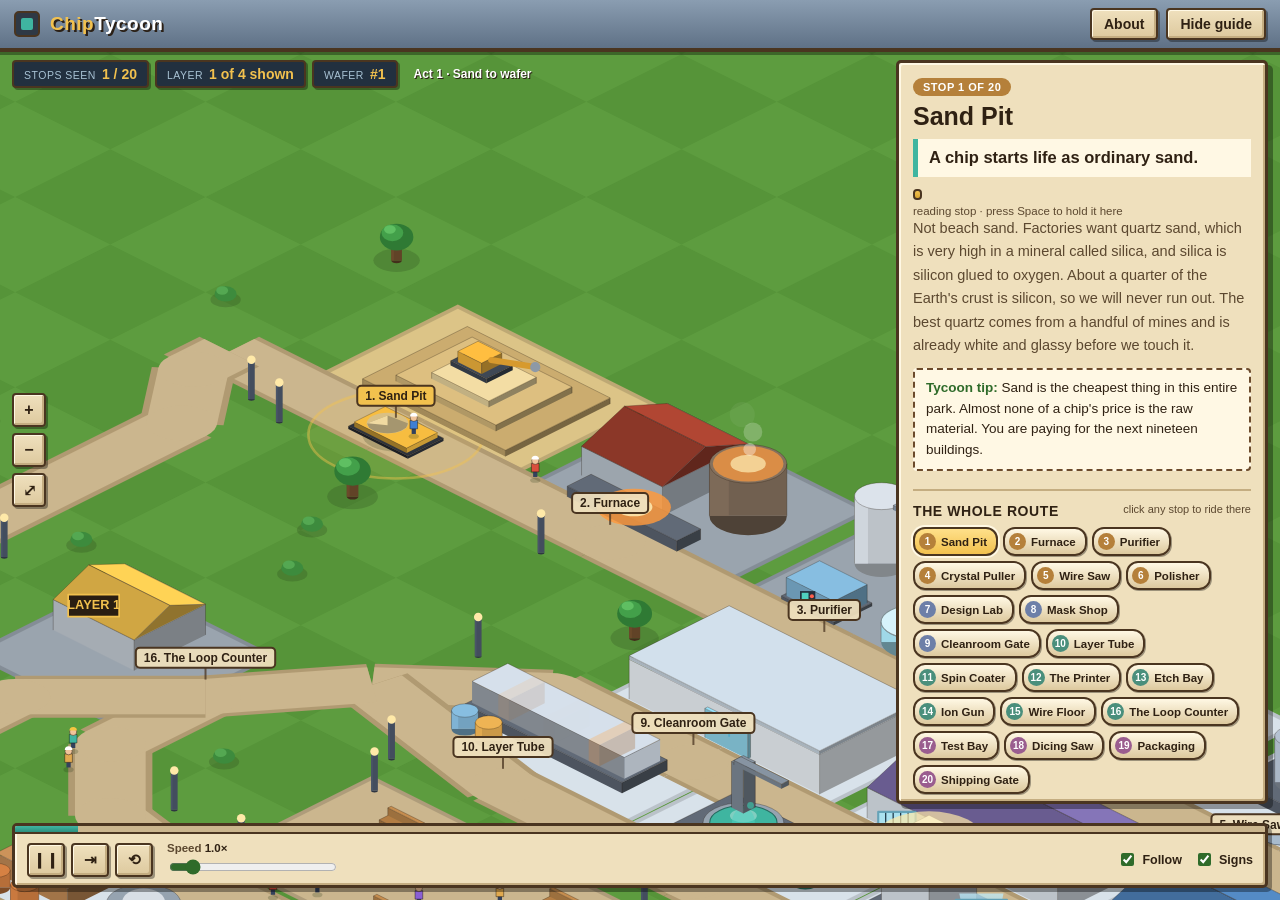
==== commit 50f63222: "Make the guide a collapsible sheet so it stops burying the map on phones The guide was a fixed 46vh " ====
--- a/index.html
+++ b/index.html
@@ -18,7 +18,6 @@
     <div class="logo" aria-hidden="true"></div>
     <div class="brand-text">
       <h1>Chip<span>Tycoon</span></h1>
-      <p>One wafer, twenty stops, sand to finished chip</p>
     </div>
   </div>
   <div class="top-actions">
@@ -41,38 +40,49 @@
 </div>
 
 <aside class="guide" id="guide">
-  <div class="stop-card">
+  <!-- On a phone the guide is a bottom sheet: the head stays visible and
+       everything below the handle collapses, so the park is never buried. -->
+  <button class="sheet-handle" id="sheet-handle" aria-expanded="false" aria-controls="guide-more">
+    <span class="grip" aria-hidden="true"></span>
+    <span class="sheet-label">Read more</span>
+    <span class="sheet-caret" aria-hidden="true">▾</span>
+  </button>
+
+  <div class="stop-head">
     <div class="eyebrow">
       <span class="chip act1" id="ui-chip">Stop 1 of 20</span>
     </div>
     <h2 id="ui-name">Sand Pit</h2>
     <p class="lede" id="ui-short"></p>
-    <p class="body" id="ui-body"></p>
-    <p class="tip" id="ui-tip"></p>
 
     <div class="dwell" id="ui-dwell" hidden>
       <i id="ui-dwellBar"></i>
       <span id="ui-dwellHint"></span>
     </div>
+  </div>
+
+  <div class="guide-more" id="guide-more">
+    <p class="body" id="ui-body"></p>
+    <p class="tip" id="ui-tip"></p>
 
     <div class="pin-note" id="ui-pinNote" hidden>
       Pinned to this stop.
       <button id="btn-unpin" class="link">Follow the cart again</button>
     </div>
+
+    <section class="sec">
+      <h3>The whole route <span class="hint">click any stop to ride there</span></h3>
+      <div class="stop-list" id="ui-stopList"></div>
+    </section>
+
+    <section class="sec">
+      <h3>What you are watching</h3>
+      <p class="fine">The yellow cart carries one wafer. Its cargo changes at every stop:
+        sand, then rough silicon, then a silver crystal, then a mirror-flat disc, and finally
+        a tray of chips. The middle of the park is a ring, because printing a chip means
+        driving the same six buildings about sixty times, once per layer.</p>
+    </section>
   </div>
-
-  <section class="sec">
-    <h3>The whole route <span class="hint">click any stop to ride there</span></h3>
-    <div class="stop-list" id="ui-stopList"></div>
-  </section>
-
-  <section class="sec">
-    <h3>What you are watching</h3>
-    <p class="fine">The yellow cart carries one wafer. Its cargo changes at every stop:
-      sand, then rough silicon, then a silver crystal, then a mirror-flat disc, and finally
-      a tray of chips. The middle of the park is a ring, because printing a chip means
-      driving the same six buildings about sixty times, once per layer.</p>
-  </section>
 </aside>
 
 <footer class="dock" id="dock">
--- a/css/styles.css
+++ b/css/styles.css
@@ -296,23 +296,107 @@
   border: 2px solid var(--wood-dark); border-radius: 4px;
 }
 
+/* ---------- the bottom sheet handle (phones only) ---------- */
+
+.sheet-handle { display: none; }
+.guide-more { display: block; }
+
 /* ---------- narrow screens ---------- */
 
+/* --dock-h and --hud-h are written by main.js from the measured chrome, so the
+   sheet sits exactly on the dock however the controls happen to wrap. */
 @media (max-width: 900px) {
+  .topbar { padding: 6px 10px; }
   .brand-text p { display: none; }
+  .brand-text h1 { font-size: 17px; }
+  .logo { width: 22px; height: 22px; }
+  .btn { padding: 5px 10px; font-size: 13px; }
+
+  .hud { top: var(--hud-top, 48px); left: 8px; gap: 5px; }
+  .hud-item { padding: 3px 8px; }
+  .hud-item .k { font-size: 9.5px; }
+  .hud-item .v { font-size: 12.5px; }
+  .hud-note { width: 100%; padding: 2px 4px; font-size: 11px; }
+
+  .zoomer {
+    top: calc(var(--hud-h, 108px) + 4px); bottom: auto; transform: none;
+    left: 8px; flex-direction: row;
+  }
+  .zoomer button { width: 32px; height: 32px; }
+
+  /* the guide becomes a sheet pinned above the dock */
   .guide {
-    top: auto; right: 12px; left: 12px; bottom: 118px;
-    width: auto; max-height: 46vh;
-  }
-  .zoomer { top: auto; bottom: 132px; transform: none; }
-  .hud { top: 54px; }
-  .hud-note { width: 100%; }
-  .field { min-width: 120px; }
-  .toggles { margin-left: 0; }
-}
-
-@media (max-width: 560px) {
-  .guide { max-height: 40vh; }
-  .guide h2 { font-size: 21px; }
-  .lede { font-size: 15px; }
-}
+    top: auto; left: 8px; right: 8px;
+    bottom: var(--dock-h, 82px);
+    width: auto; max-height: 38vh;
+    padding: 0 12px 12px;
+    overscroll-behavior: contain;
+  }
+  .guide h2 { font-size: 20px; margin-bottom: 6px; }
+  .lede { font-size: 14.5px; padding: 6px 9px; margin-bottom: 8px; }
+  .body { font-size: 13.5px; }
+  .tip { font-size: 12.5px; }
+
+  /* collapsed by default: the head is enough to follow the tour */
+  .guide-more { display: none; }
+  .guide.open { max-height: 62vh; }
+  .guide.open .guide-more { display: block; }
+
+  /* a long lede must not grow the collapsed sheet without limit */
+  .guide:not(.open) .lede {
+    display: -webkit-box; -webkit-line-clamp: 3; -webkit-box-orient: vertical;
+    overflow: hidden;
+  }
+
+  .sheet-handle {
+    display: flex; align-items: center; gap: 8px;
+    position: sticky; top: 0; z-index: 2;
+    width: calc(100% + 24px); margin: 0 -12px 2px;
+    padding: 9px 12px;
+    font: inherit; font-size: 12.5px; font-weight: bold;
+    color: var(--ink-soft); cursor: pointer;
+    background: var(--panel);
+    border: 0; border-bottom: 2px solid var(--panel-dark);
+  }
+  .sheet-handle .grip {
+    width: 34px; height: 4px; border-radius: 2px;
+    background: var(--panel-dark);
+  }
+  .sheet-handle .sheet-caret { margin-left: auto; font-size: 14px; }
+  .guide.open .sheet-handle .sheet-caret { transform: rotate(180deg); }
+
+  .dock { left: 8px; right: 8px; bottom: 8px; }
+  .dock-row { gap: 10px; padding: 7px 10px 0; }
+  .icon { width: 36px; height: 32px; font-size: 14px; }
+  .field { min-width: 0; flex: 1 1 90px; }
+  .field span { font-size: 10.5px; }
+  .toggles { margin-left: 0; gap: 10px; }
+  .toggle { font-size: 12px; }
+}
+
+@media (max-width: 430px) {
+  .guide { max-height: 34vh; }
+  .guide.open { max-height: 58vh; }
+  .guide h2 { font-size: 18px; }
+  .lede { font-size: 13.5px; }
+  .hud-item:nth-child(3) { display: none; }   /* wafer number is the least useful */
+  .toggles { width: 100%; justify-content: space-between; }
+}
+
+/* Short and wide, which is any phone held sideways. A bottom sheet would eat
+   the whole map, so the guide goes back to being a column down the side. */
+@media (max-height: 560px) and (min-width: 620px) {
+  .guide {
+    top: var(--hud-h, 96px); bottom: var(--dock-h, 76px);
+    left: auto; right: 8px; width: 300px; max-height: none;
+    padding: 12px;
+  }
+  .guide.open { max-height: none; }
+  .guide-more { display: block; }
+  .sheet-handle { display: none; }
+  .zoomer {
+    top: auto; bottom: calc(var(--dock-h, 76px) + 8px);
+    left: 8px; flex-direction: column;
+  }
+  .guide:not(.open) .lede { display: block; overflow: visible; }
+}
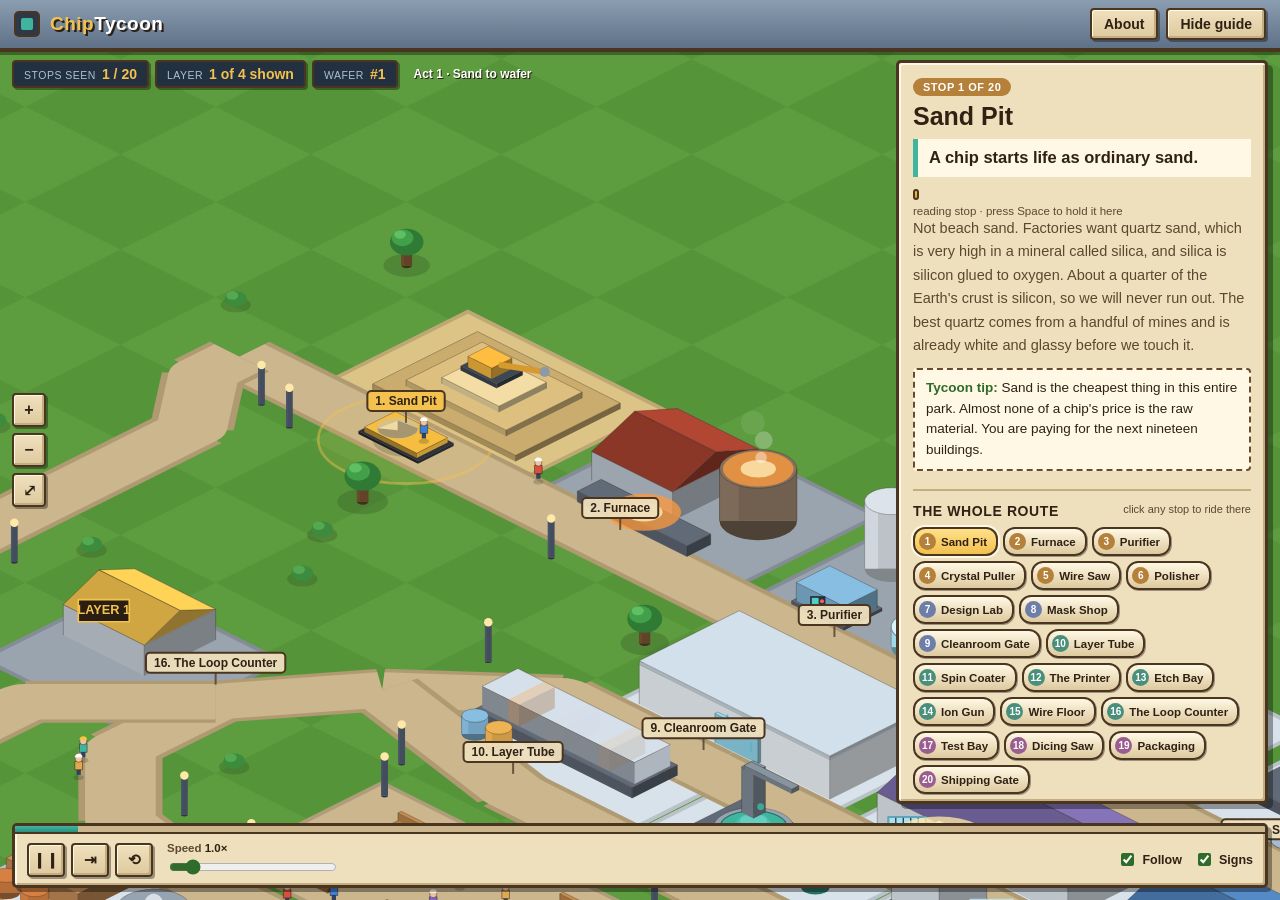
==== commit 8e194908: "Update index.html" ====
--- a/index.html
+++ b/index.html
@@ -116,8 +116,8 @@
       visibly changes at every stop, so you can always see what stage the material is at.</p>
 
     <h2>Why the middle is a ring</h2>
-    <p>Making a chip is not carving or assembling. It is printing. A pattern is photographed
-      onto the wafer with light, carved into a solid layer, and then the whole thing happens
+    <p>Making a chip is not carving or assembling. It is printing. A pattern is projected
+      onto the wafer with light through a photo mask, carved into a solid layer, and then the whole thing happens
       again for the next layer up. A real chip is about sixty of those layers stacked on top
       of each other, which is why the cart drives the same six buildings round and round.
       The park shows four laps and then moves on, so you are not sat there for an hour.</p>
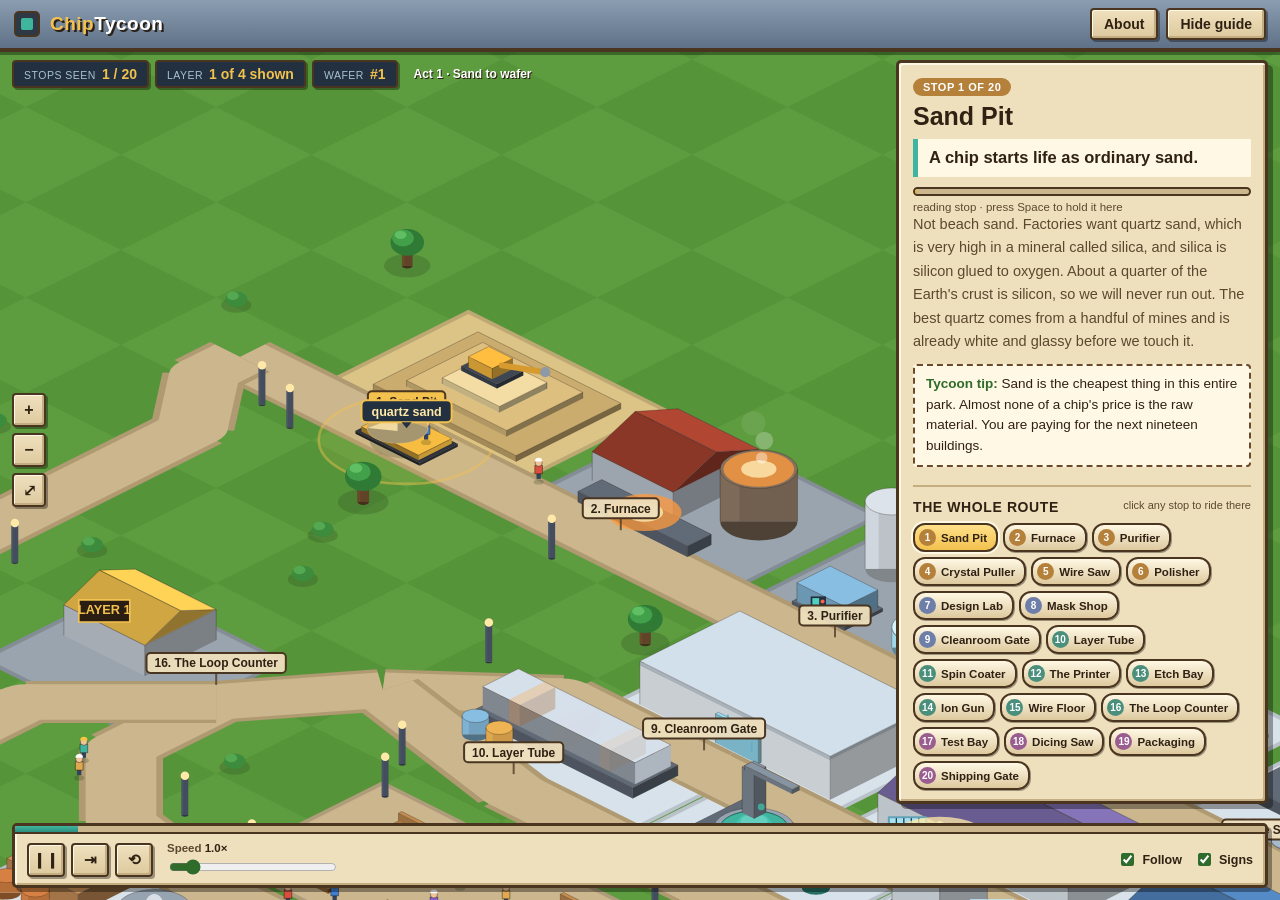
==== commit a96e0a6c: "Make the wafer visibly change at every one of the twenty stops The cargo already changed, but most o" ====
--- a/index.html
+++ b/index.html
@@ -56,7 +56,7 @@
     <p class="lede" id="ui-short"></p>
 
     <div class="dwell" id="ui-dwell" hidden>
-      <i id="ui-dwellBar"></i>
+      <div class="track"><i id="ui-dwellBar"></i></div>
       <span id="ui-dwellHint"></span>
     </div>
   </div>
@@ -77,10 +77,12 @@
 
     <section class="sec">
       <h3>What you are watching</h3>
-      <p class="fine">The yellow cart carries one wafer. Its cargo changes at every stop:
-        sand, then rough silicon, then a silver crystal, then a mirror-flat disc, and finally
-        a tray of chips. The middle of the park is a ring, because printing a chip means
-        driving the same six buildings about sixty times, once per layer.</p>
+      <p class="fine">The yellow cart carries one wafer, and the tag above it names whatever
+        it is carrying right now. The cargo changes at every single stop: sand, rough silicon,
+        white polysilicon, a silver crystal, a stack of slices, a mirror-flat disc, then a
+        coloured layer that is coated, printed, etched, doped and wired. Each lap of the ring
+        adds another plate to the stack, so you can watch the chip being built up one layer at
+        a time before the saw cuts it into separate dies.</p>
     </section>
   </div>
 </aside>
--- a/css/styles.css
+++ b/css/styles.css
@@ -167,12 +167,15 @@
 }
 .tip b { color: var(--green); }
 
-.dwell { margin-top: 12px; }
+.dwell { margin: 10px 0 0; }
+.dwell .track {
+  height: 9px; overflow: hidden;
+  background: #cbb68e;
+  border: 2px solid var(--wood-dark); border-radius: 5px;
+}
 .dwell i {
-  display: block; height: 7px; width: 0%;
+  display: block; height: 100%; width: 0%;
   background: linear-gradient(var(--gold), #d9a52f);
-  border: 2px solid var(--wood-dark); border-radius: 4px;
-  box-sizing: content-box;
   transition: width 0.12s linear;
 }
 .dwell span { display: block; margin-top: 5px; font-size: 11.5px; color: var(--ink-soft); }
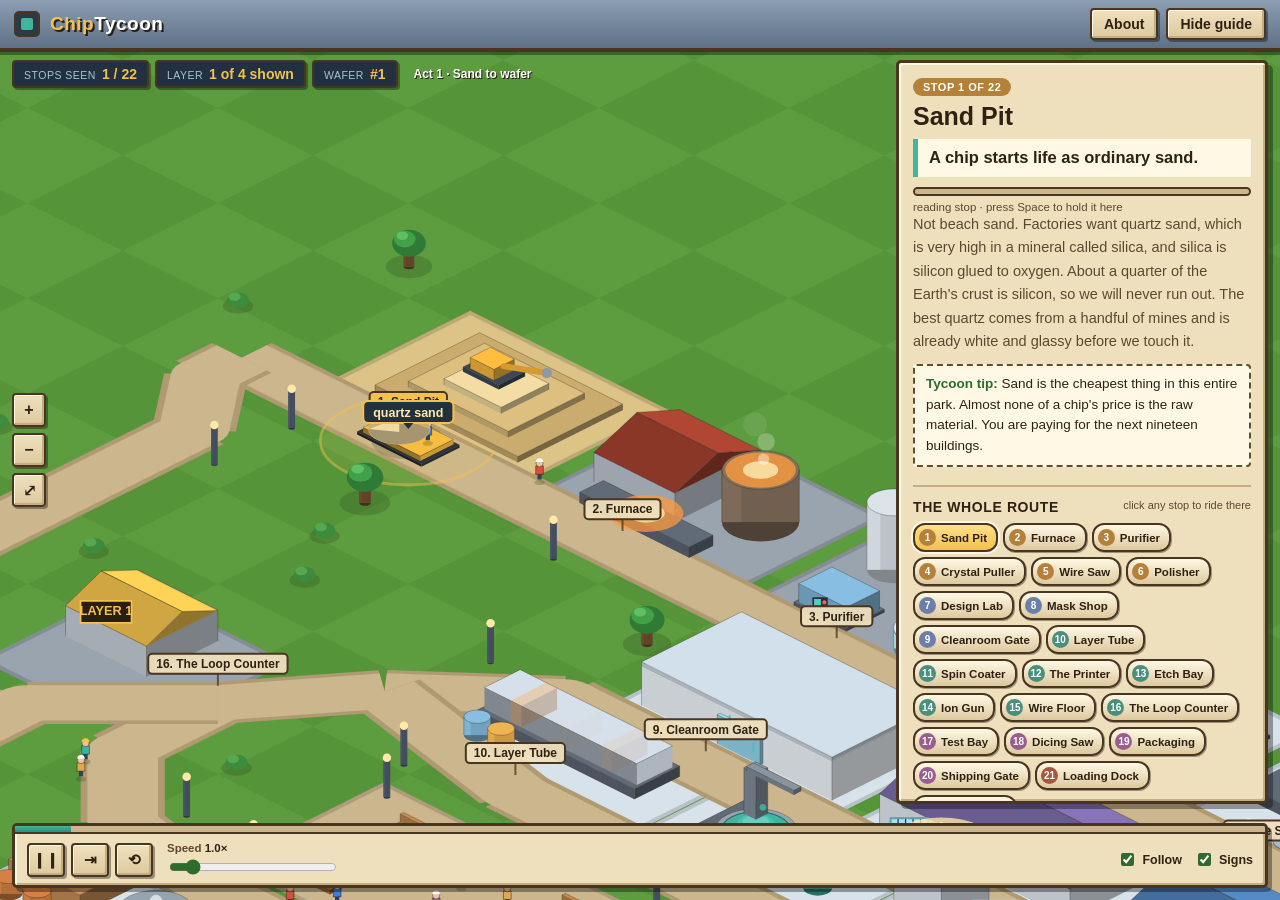
==== commit e261d0e5: "adding data center delivery part" ====
--- a/index.html
+++ b/index.html
@@ -4,7 +4,7 @@
 <meta charset="utf-8" />
 <meta name="viewport" content="width=device-width, initial-scale=1, viewport-fit=cover" />
 <title>ChipTycoon: How a Computer Chip Is Made</title>
-<meta name="description" content="A guided isometric tour of a chip factory. A cart carries one wafer from a pile of sand to a finished chip, stopping at all twenty stages along the way." />
+<meta name="description" content="A guided isometric tour of a chip factory. A cart carries one wafer from a pile of sand to a finished chip, then a lorry delivers the chips to a data centre, stopping at all twenty two stages along the way." />
 <link rel="stylesheet" href="css/styles.css" />
 <link rel="icon" href="data:image/svg+xml,%3Csvg xmlns='http://www.w3.org/2000/svg' viewBox='0 0 32 32'%3E%3Crect width='32' height='32' rx='5' fill='%232f3945'/%3E%3Crect x='9' y='9' width='14' height='14' rx='2' fill='%233fb5a0'/%3E%3C/svg%3E" />
 </head>
@@ -27,7 +27,7 @@
 </header>
 
 <div class="hud" id="hud">
-  <div class="hud-item"><span class="k">Stops seen</span><span class="v" id="ui-hudStop">0 / 20</span></div>
+  <div class="hud-item"><span class="k">Stops seen</span><span class="v" id="ui-hudStop">0 / 22</span></div>
   <div class="hud-item"><span class="k">Layer</span><span class="v" id="ui-hudLayer">1 of 4</span></div>
   <div class="hud-item"><span class="k">Wafer</span><span class="v" id="ui-hudBatch">#1</span></div>
   <div class="hud-note" id="ui-hudNote"></div>
@@ -50,7 +50,7 @@
 
   <div class="stop-head">
     <div class="eyebrow">
-      <span class="chip act1" id="ui-chip">Stop 1 of 20</span>
+      <span class="chip act1" id="ui-chip">Stop 1 of 22</span>
     </div>
     <h2 id="ui-name">Sand Pit</h2>
     <p class="lede" id="ui-short"></p>
@@ -82,7 +82,10 @@
         white polysilicon, a silver crystal, a stack of slices, a mirror-flat disc, then a
         coloured layer that is coated, printed, etched, doped and wired. Each lap of the ring
         adds another plate to the stack, so you can watch the chip being built up one layer at
-        a time before the saw cuts it into separate dies.</p>
+        a time before the saw cuts it into separate dies. At the loading dock the cart hands
+        the boxed chips to a lorry, which drives them out to the data centre on the east side
+        of the park. Another hall of racks lights up with every delivery, and then the lorry
+        drives back to the gate and the next wafer starts.</p>
     </section>
   </div>
 </aside>
@@ -115,7 +118,10 @@
     <p>ChipTycoon is a working chip factory laid out as a theme park. A cart carries one
       silicon wafer along the roads and stops at each of the twenty buildings that turn
       ordinary sand into a computer chip. The cargo on the cart is the wafer itself, and it
-      visibly changes at every stop, so you can always see what stage the material is at.</p>
+      visibly changes at every stop, so you can always see what stage the material is at.
+      Two more stops follow the chips out of the gate: they are palletised onto a lorry at
+      the loading dock and delivered to the data centre, where they are racked up and
+      switched on. Then the lorry drives back and the whole thing runs again.</p>
 
     <h2>Why the middle is a ring</h2>
     <p>Making a chip is not carving or assembling. It is printing. A pattern is projected
@@ -128,7 +134,7 @@
     <p>The first time the cart reaches a stop it waits long enough for you to read that
       stop's explanation, between 10 and 22 seconds depending on how much there is to say,
       and a bar under the panel text shows how long is left. Once every stop has been
-      explained there is nothing new to read, so the park speeds up to a watchable pace. The guided first pass takes about eight minutes.
+      explained there is nothing new to read, so the park speeds up to a watchable pace. The guided first pass takes about nine minutes.
       <b>Space</b> holds any stop for as long as you like, <b>S</b> skips to the next one, and
       the speed slider scales everything, reading stops included.</p>
 
@@ -145,7 +151,8 @@
     <p>The order of the stages, and what each one physically does, is real: quartz sand,
       carbon reduction, the Siemens purification, Czochralski crystal growth, wire sawing,
       polishing, mask making, deposition, photoresist, exposure, develop and etch, ion
-      implantation, copper damascene wiring, wafer probe, dicing, packaging and final sort.
+      implantation, copper damascene wiring, wafer probe, dicing, packaging, final sort,
+      and the trays going out on a lorry to the machines that run on them.
       The numbers quoted are typical rather than exact, since they vary enormously between
       products. Scaled down for the sake of the ride: four laps instead of about sixty, one
       wafer instead of a lot moving in parallel, and a park you can walk across in a minute
--- a/css/styles.css
+++ b/css/styles.css
@@ -19,6 +19,7 @@
   --act2: #6d7fa8;
   --act3: #4a8f7c;
   --act4: #9a5d8f;
+  --act5: #a8563f;
 }
 
 * { box-sizing: border-box; }
@@ -153,6 +154,7 @@
 .chip.act2 { background: var(--act2); }
 .chip.act3 { background: var(--act3); }
 .chip.act4 { background: var(--act4); }
+.chip.act5 { background: var(--act5); }
 
 .guide h2 { margin: 2px 0 8px; font-size: 25px; line-height: 1.15; }
 .lede {
@@ -219,6 +221,7 @@
 .stop-chip.act2 i { background: var(--act2); }
 .stop-chip.act3 i { background: var(--act3); }
 .stop-chip.act4 i { background: var(--act4); }
+.stop-chip.act5 i { background: var(--act5); }
 .stop-chip.seen { background: linear-gradient(#eef7e6, #cfe4bd); }
 .stop-chip.on {
   background: linear-gradient(#ffe08a, var(--gold));
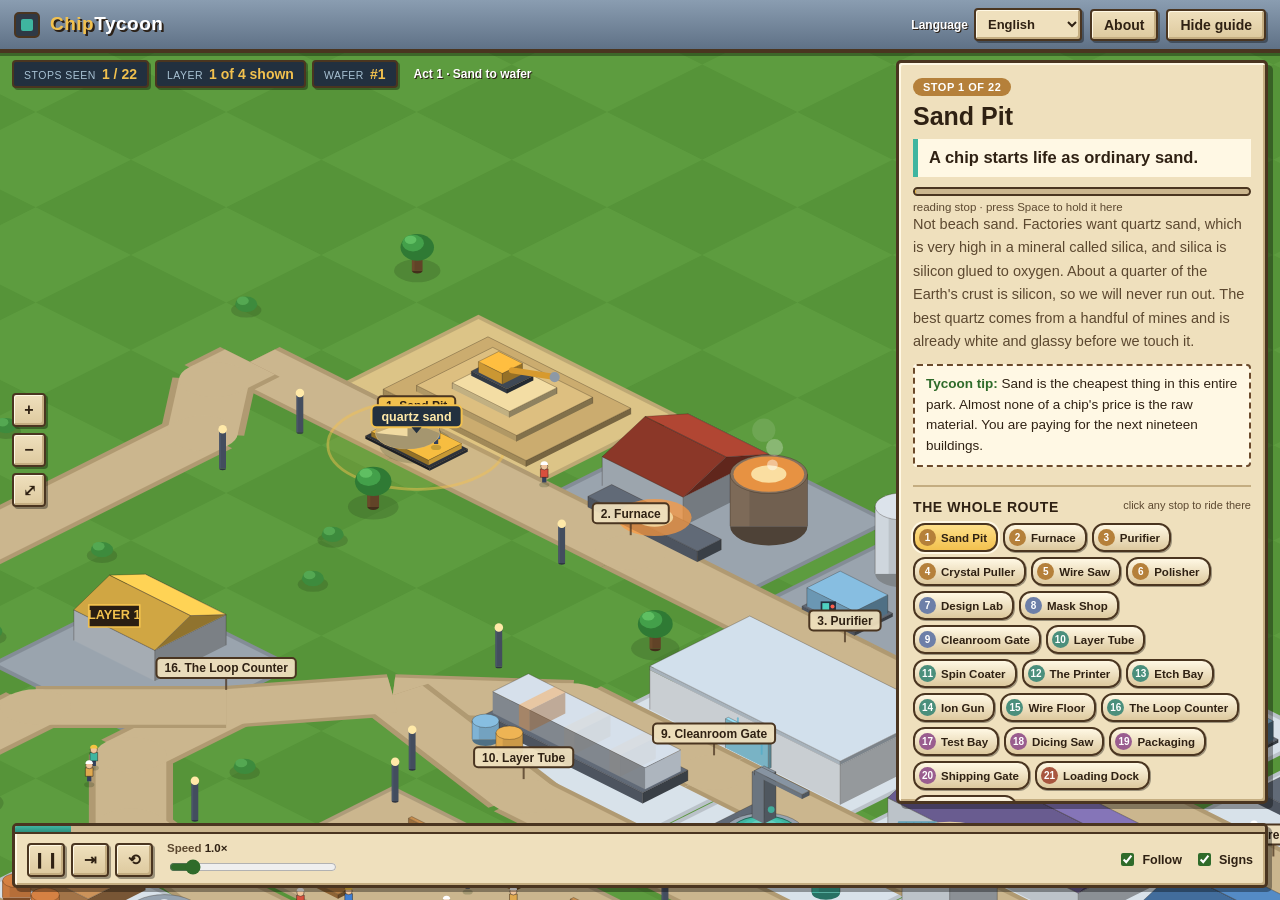
==== commit cd6785a6: "feat: add English and Chinese language selection" ====
--- a/index.html
+++ b/index.html
@@ -21,22 +21,29 @@
     </div>
   </div>
   <div class="top-actions">
-    <button id="btn-about" class="btn">About</button>
-    <button id="btn-panel" class="btn" aria-expanded="true">Hide guide</button>
+    <label class="language-picker" for="language-select">
+      <span class="language-label" data-i18n="language.label">Language</span>
+      <select id="language-select" data-i18n-aria-label="language.label" aria-label="Language">
+        <option value="en">English</option>
+        <option value="zh-CN">简体中文</option>
+      </select>
+    </label>
+    <button id="btn-about" class="btn" data-i18n="actions.about">About</button>
+    <button id="btn-panel" class="btn" aria-expanded="true" data-i18n="actions.hideGuide">Hide guide</button>
   </div>
 </header>
 
 <div class="hud" id="hud">
-  <div class="hud-item"><span class="k">Stops seen</span><span class="v" id="ui-hudStop">0 / 22</span></div>
-  <div class="hud-item"><span class="k">Layer</span><span class="v" id="ui-hudLayer">1 of 4</span></div>
-  <div class="hud-item"><span class="k">Wafer</span><span class="v" id="ui-hudBatch">#1</span></div>
+  <div class="hud-item"><span class="k" data-i18n="hud.stopsSeen">Stops seen</span><span class="v" id="ui-hudStop">0 / 22</span></div>
+  <div class="hud-item"><span class="k" data-i18n="hud.layer">Layer</span><span class="v" id="ui-hudLayer">1 of 4</span></div>
+  <div class="hud-item"><span class="k" data-i18n="hud.wafer">Wafer</span><span class="v" id="ui-hudBatch">#1</span></div>
   <div class="hud-note" id="ui-hudNote"></div>
 </div>
 
 <div class="zoomer">
-  <button id="zoom-in" title="Zoom in" aria-label="Zoom in">+</button>
-  <button id="zoom-out" title="Zoom out" aria-label="Zoom out">−</button>
-  <button id="zoom-fit" title="Show the whole park (or double-click)" aria-label="Fit the whole park">⤢</button>
+  <button id="zoom-in" title="Zoom in" aria-label="Zoom in" data-i18n-title="zoom.in" data-i18n-aria-label="zoom.in">+</button>
+  <button id="zoom-out" title="Zoom out" aria-label="Zoom out" data-i18n-title="zoom.out" data-i18n-aria-label="zoom.out">−</button>
+  <button id="zoom-fit" title="Show the whole park (or double-click)" aria-label="Fit the whole park" data-i18n-title="zoom.fitTitle" data-i18n-aria-label="zoom.fitLabel">⤢</button>
 </div>
 
 <aside class="guide" id="guide">
@@ -44,7 +51,7 @@
        everything below the handle collapses, so the park is never buried. -->
   <button class="sheet-handle" id="sheet-handle" aria-expanded="false" aria-controls="guide-more">
     <span class="grip" aria-hidden="true"></span>
-    <span class="sheet-label">Read more</span>
+    <span class="sheet-label" data-i18n="actions.readMore">Read more</span>
     <span class="sheet-caret" aria-hidden="true">▾</span>
   </button>
 
@@ -66,18 +73,18 @@
     <p class="tip" id="ui-tip"></p>
 
     <div class="pin-note" id="ui-pinNote" hidden>
-      Pinned to this stop.
-      <button id="btn-unpin" class="link">Follow the cart again</button>
+      <span data-i18n="guide.pinned">Pinned to this stop.</span>
+      <button id="btn-unpin" class="link" data-i18n="guide.followAgain">Follow the cart again</button>
     </div>
 
     <section class="sec">
-      <h3>The whole route <span class="hint">click any stop to ride there</span></h3>
+      <h3><span data-i18n="guide.wholeRoute">The whole route</span> <span class="hint" data-i18n="guide.routeHint">click any stop to ride there</span></h3>
       <div class="stop-list" id="ui-stopList"></div>
     </section>
 
     <section class="sec">
-      <h3>What you are watching</h3>
-      <p class="fine">The yellow cart carries one wafer, and the tag above it names whatever
+      <h3 data-i18n="guide.watchingTitle">What you are watching</h3>
+      <p class="fine" data-i18n="guide.watchingBody">The yellow cart carries one wafer, and the tag above it names whatever
         it is carrying right now. The cargo changes at every single stop: sand, rough silicon,
         white polysilicon, a silver crystal, a stack of slices, a mirror-flat disc, then a
         coloured layer that is coated, printed, etched, doped and wired. Each lap of the ring
@@ -94,28 +101,28 @@
   <div class="progress"><i id="ui-progressBar"></i></div>
   <div class="dock-row">
     <div class="group">
-      <button id="btn-play" class="icon" title="Play or pause (Space)"><span id="ui-playGlyph">❙❙</span></button>
-      <button id="btn-step" class="icon" title="Skip to the next stop (S)">⇥</button>
-      <button id="btn-restart" class="icon" title="Restart the guided tour (R)">⟲</button>
+      <button id="btn-play" class="icon" title="Play or pause (Space)" aria-label="Play or pause (Space)" data-i18n-title="controls.play" data-i18n-aria-label="controls.play"><span id="ui-playGlyph">❙❙</span></button>
+      <button id="btn-step" class="icon" title="Skip to the next stop (S)" aria-label="Skip to the next stop (S)" data-i18n-title="controls.step" data-i18n-aria-label="controls.step">⇥</button>
+      <button id="btn-restart" class="icon" title="Restart the guided tour (R)" aria-label="Restart the guided tour (R)" data-i18n-title="controls.restart" data-i18n-aria-label="controls.restart">⟲</button>
     </div>
 
     <label class="field slider">
-      <span>Speed <b id="v-speed">1.0×</b></span>
+      <span><span data-i18n="controls.speed">Speed</span> <b id="v-speed">1.0×</b></span>
       <input id="speed" type="range" min="0.4" max="6" step="0.1" value="1" />
     </label>
 
     <div class="group toggles">
-      <label class="toggle"><input id="follow" type="checkbox" checked /><span>Follow</span></label>
-      <label class="toggle"><input id="labels" type="checkbox" checked /><span>Signs</span></label>
+      <label class="toggle"><input id="follow" type="checkbox" checked /><span data-i18n="controls.follow">Follow</span></label>
+      <label class="toggle"><input id="labels" type="checkbox" checked /><span data-i18n="controls.signs">Signs</span></label>
     </div>
   </div>
 </footer>
 
 <div class="modal" id="about" hidden>
   <div class="modal-card">
-    <button class="modal-close" id="about-close" aria-label="Close">×</button>
-    <h2>What this is</h2>
-    <p>ChipTycoon is a working chip factory laid out as a theme park. A cart carries one
+    <button class="modal-close" id="about-close" aria-label="Close" data-i18n-aria-label="actions.close">×</button>
+    <h2 data-i18n="about.whatTitle">What this is</h2>
+    <p data-i18n="about.whatBody">ChipTycoon is a working chip factory laid out as a theme park. A cart carries one
       silicon wafer along the roads and stops at each of the twenty buildings that turn
       ordinary sand into a computer chip. The cargo on the cart is the wafer itself, and it
       visibly changes at every stop, so you can always see what stage the material is at.
@@ -123,32 +130,32 @@
       the loading dock and delivered to the data centre, where they are racked up and
       switched on. Then the lorry drives back and the whole thing runs again.</p>
 
-    <h2>Why the middle is a ring</h2>
-    <p>Making a chip is not carving or assembling. It is printing. A pattern is projected
+    <h2 data-i18n="about.ringTitle">Why the middle is a ring</h2>
+    <p data-i18n="about.ringBody">Making a chip is not carving or assembling. It is printing. A pattern is projected
       onto the wafer with light through a photo mask, carved into a solid layer, and then the whole thing happens
       again for the next layer up. A real chip is about sixty of those layers stacked on top
       of each other, which is why the cart drives the same six buildings round and round.
       The park shows four laps and then moves on, so you are not sat there for an hour.</p>
 
-    <h2>Pacing</h2>
-    <p>The first time the cart reaches a stop it waits long enough for you to read that
+    <h2 data-i18n="about.pacingTitle">Pacing</h2>
+    <p data-i18n-html="about.pacingBody">The first time the cart reaches a stop it waits long enough for you to read that
       stop's explanation, between 10 and 22 seconds depending on how much there is to say,
       and a bar under the panel text shows how long is left. Once every stop has been
       explained there is nothing new to read, so the park speeds up to a watchable pace. The guided first pass takes about nine minutes.
       <b>Space</b> holds any stop for as long as you like, <b>S</b> skips to the next one, and
       the speed slider scales everything, reading stops included.</p>
 
-    <h2>Controls</h2>
+    <h2 data-i18n="about.controlsTitle">Controls</h2>
     <ul>
-      <li><b>Space</b> play or pause · <b>S</b> next stop · <b>R</b> restart the tour ·
+      <li data-i18n-html="about.controlsKeyboard"><b>Space</b> play or pause · <b>S</b> next stop · <b>R</b> restart the tour ·
           <b>F</b> follow camera · <b>L</b> signs</li>
-      <li>Drag to pan, scroll to zoom, double-click to see the whole park.</li>
-      <li>Click any building for its explanation, or pick a stop from the list in the guide
+      <li data-i18n="about.controlsPointer">Drag to pan, scroll to zoom, double-click to see the whole park.</li>
+      <li data-i18n="about.controlsStops">Click any building for its explanation, or pick a stop from the list in the guide
           to ride straight there.</li>
     </ul>
 
-    <h2>How accurate is it</h2>
-    <p>The order of the stages, and what each one physically does, is real: quartz sand,
+    <h2 data-i18n="about.accuracyTitle">How accurate is it</h2>
+    <p data-i18n="about.accuracyBody">The order of the stages, and what each one physically does, is real: quartz sand,
       carbon reduction, the Siemens purification, Czochralski crystal growth, wire sawing,
       polishing, mask making, deposition, photoresist, exposure, develop and etch, ion
       implantation, copper damascene wiring, wafer probe, dicing, packaging, final sort,
@@ -157,11 +164,13 @@
       products. Scaled down for the sake of the ride: four laps instead of about sixty, one
       wafer instead of a lot moving in parallel, and a park you can walk across in a minute
       instead of a building the size of several football pitches.</p>
-    <p class="fine">No build step, no dependencies, no network calls. Every shape on screen
+    <p class="fine" data-i18n="about.technical">No build step, no dependencies, no network calls. Every shape on screen
       is drawn from plain polygons in a canvas.</p>
   </div>
 </div>
 
+<script src="js/i18n.js"></script>
+<script src="js/locales/zh-CN.js"></script>
 <script src="js/iso.js"></script>
 <script src="js/park.js"></script>
 <script src="js/tour.js"></script>
--- a/css/styles.css
+++ b/css/styles.css
@@ -26,7 +26,7 @@
 
 html, body {
   margin: 0; height: 100%; overflow: hidden;
-  font-family: "Trebuchet MS", "Segoe UI", Verdana, sans-serif;
+  font-family: "Trebuchet MS", "Segoe UI", "PingFang SC", "Microsoft YaHei", "Noto Sans CJK SC", Verdana, sans-serif;
   color: var(--ink);
   background: #3f6b2c;
   -webkit-text-size-adjust: 100%;
@@ -96,7 +96,22 @@
   text-shadow: 1px 1px 0 #2b2016;
   white-space: nowrap; overflow: hidden; text-overflow: ellipsis;
 }
-.top-actions { display: flex; gap: 8px; flex: none; }
+.top-actions { display: flex; align-items: center; gap: 8px; flex: none; }
+.language-picker {
+  display: flex; align-items: center; gap: 6px;
+  color: #fff; font-size: 12px; font-weight: bold;
+  text-shadow: 1px 1px 0 #2b2016;
+}
+.language-picker select {
+  min-width: 92px; padding: 6px 24px 6px 8px;
+  font: inherit; font-size: 13px; font-weight: bold; color: var(--ink);
+  text-shadow: none;
+  background: var(--panel);
+  border: 2px solid var(--wood-dark); border-radius: 4px;
+  box-shadow: inset 1px 1px 0 #fff8e4, inset -2px -2px 0 var(--panel-dark), 2px 2px 0 var(--shadow);
+  cursor: pointer;
+}
+.language-picker select:focus-visible { outline: 3px solid var(--gold); outline-offset: 2px; }
 
 /* ---------- HUD ---------- */
 
@@ -380,13 +395,29 @@
   .toggle { font-size: 12px; }
 }
 
+@media (max-width: 560px) {
+  .language-label { display: none; }
+}
+
 @media (max-width: 430px) {
+  .topbar { gap: 6px; padding-left: 8px; padding-right: 8px; }
+  .top-actions { gap: 4px; }
+  .top-actions .btn { padding: 4px 7px; font-size: 12px; }
+  .language-label { display: none; }
+  .language-picker select {
+    min-width: 0; width: 92px; padding: 4px 18px 4px 5px; font-size: 12px;
+  }
   .guide { max-height: 34vh; }
   .guide.open { max-height: 58vh; }
   .guide h2 { font-size: 18px; }
   .lede { font-size: 13.5px; }
   .hud-item:nth-child(3) { display: none; }   /* wafer number is the least useful */
   .toggles { width: 100%; justify-content: space-between; }
+}
+
+@media (max-width: 380px) {
+  .brand-text { display: none; }
+  .brand { gap: 0; }
 }
 
 /* Short and wide, which is any phone held sideways. A bottom sheet would eat
